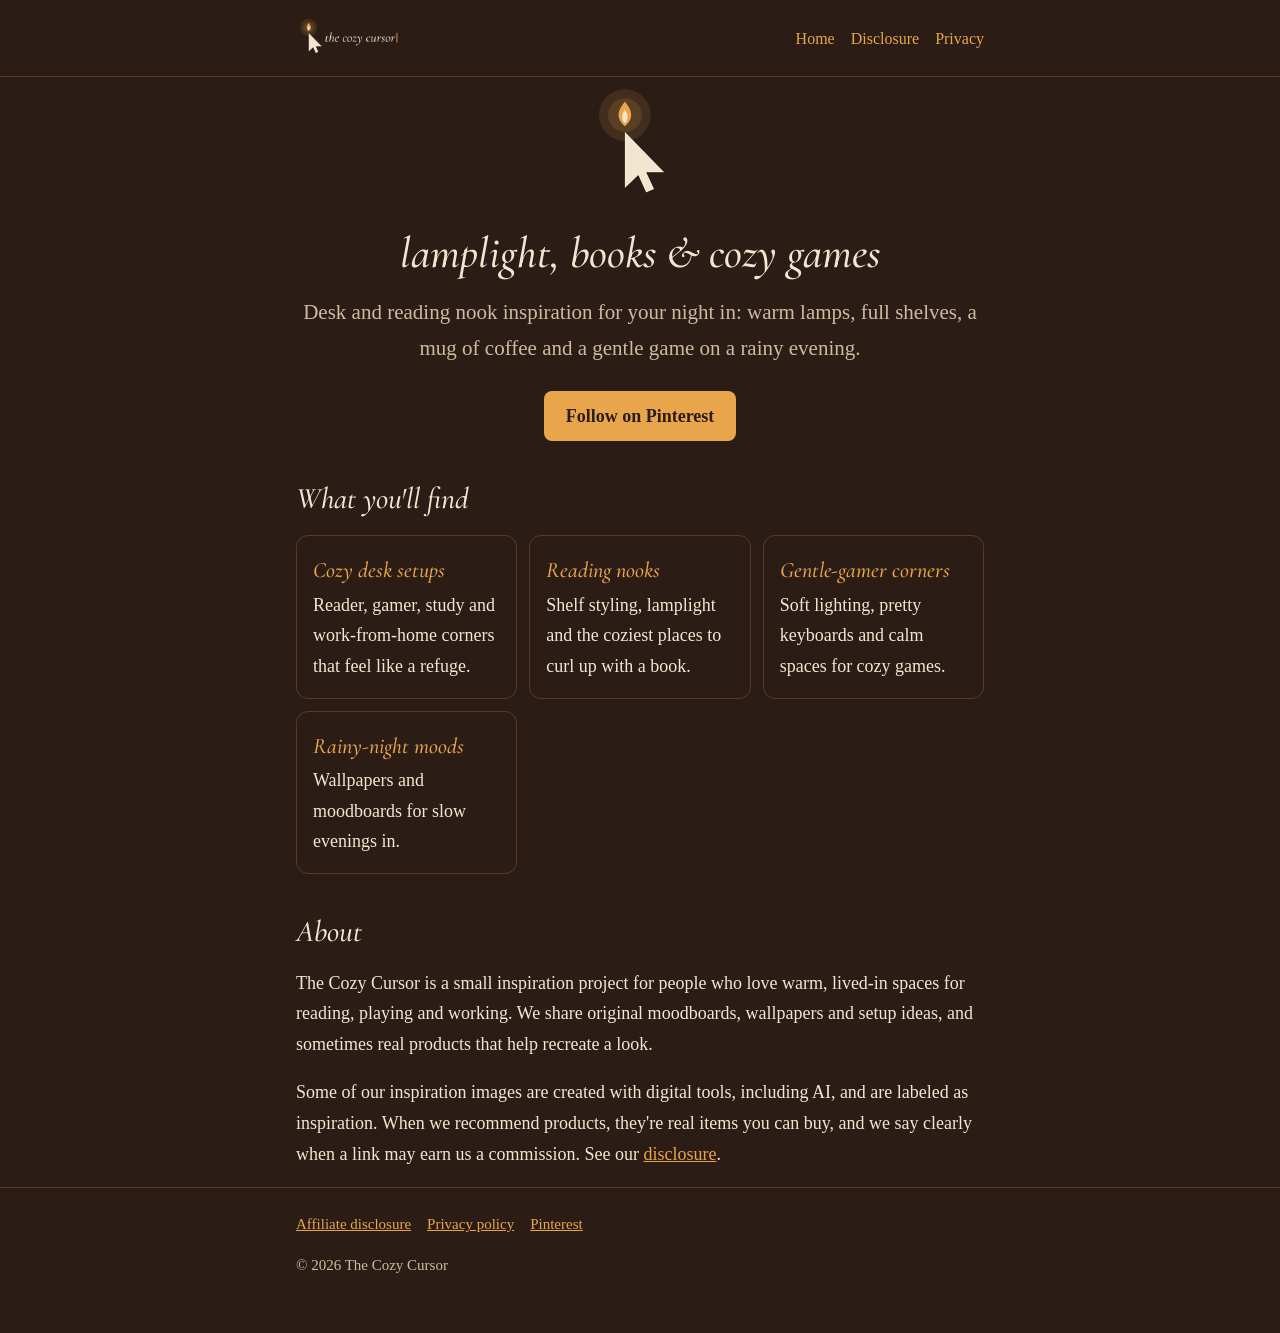
==== index.html @ a71646ab "Add site: home, privacy policy and affiliate disclosure Co-Authored-By: Claude Opus 5.5 <noreply@ant" ====
<!doctype html>
<html lang="en">
<head>
  <meta charset="utf-8">
  <meta name="viewport" content="width=device-width, initial-scale=1">
  <title>The Cozy Cursor</title>
  <meta name="description" content="Lamplight, books and cozy games: desk and reading nook inspiration for your night in.">
  <link rel="icon" href="assets/img/favicon-64.png" type="image/png">
  <link rel="apple-touch-icon" href="assets/img/icon-180.png">
  <meta property="og:title" content="The Cozy Cursor">
  <meta property="og:description" content="Lamplight, books and cozy games: desk and reading nook inspiration for your night in.">
  <meta property="og:image" content="https://rjyates.github.io/thecozycursor/assets/img/og-cover.png">
  <link rel="stylesheet" href="assets/style.css">
</head>
<body>
  <header class="site">
    <div class="wrap">
      <a class="brand" href="./"><img src="assets/img/lockup.png" alt="The Cozy Cursor"></a>
      <nav><a href="./">Home</a><a href="disclosure.html">Disclosure</a><a href="privacy.html">Privacy</a></nav>
    </div>
  </header>

  <main class="wrap">
    <section class="hero">
      <img src="assets/img/icon-280.png" alt="">
      <h1>lamplight, books &amp; cozy games</h1>
      <p class="lede">Desk and reading nook inspiration for your night in: warm lamps, full shelves, a mug of coffee and a gentle game on a rainy evening.</p>
      <a class="button" href="https://www.pinterest.com/thecozycursor/">Follow on Pinterest</a>
    </section>

    <h2>What you'll find</h2>
    <ul class="pillars">
      <li><strong>Cozy desk setups</strong>Reader, gamer, study and work-from-home corners that feel like a refuge.</li>
      <li><strong>Reading nooks</strong>Shelf styling, lamplight and the coziest places to curl up with a book.</li>
      <li><strong>Gentle-gamer corners</strong>Soft lighting, pretty keyboards and calm spaces for cozy games.</li>
      <li><strong>Rainy-night moods</strong>Wallpapers and moodboards for slow evenings in.</li>
    </ul>

    <h2>About</h2>
    <p>The Cozy Cursor is a small inspiration project for people who love warm, lived-in spaces for reading, playing and working. We share original moodboards, wallpapers and setup ideas, and sometimes real products that help recreate a look.</p>
    <p>Some of our inspiration images are created with digital tools, including AI, and are labeled as inspiration. When we recommend products, they're real items you can buy, and we say clearly when a link may earn us a commission. See our <a href="disclosure.html">disclosure</a>.</p>
  </main>

  <footer class="site">
    <div class="wrap">
      <a href="disclosure.html">Affiliate disclosure</a><a href="privacy.html">Privacy policy</a><a href="https://www.pinterest.com/thecozycursor/">Pinterest</a>
      <p>&copy; 2026 The Cozy Cursor</p>
    </div>
  </footer>
</body>
</html>
---- assets/style.css ----
/* The Cozy Cursor — brand palette from the style guide */
@font-face {
  font-family: "Cormorant Garamond";
  src: url("fonts/CormorantGaramond-Italic.ttf") format("truetype");
  font-style: italic;
  font-weight: 300 700;
  font-display: swap;
}

:root {
  --espresso: #2B1D16;
  --walnut: #5A3A26;
  --amber: #E8A54B;
  --cream: #F3E6D0;
  --cherry: #6E1F2A;
  --muted: #CDBBA0;
  --serif: "Cormorant Garamond", Georgia, "Times New Roman", serif;
  --body: Georgia, "Iowan Old Style", "Palatino Linotype", serif;
}

* { box-sizing: border-box; }

body {
  margin: 0;
  background: var(--espresso);
  color: var(--cream);
  font: 18px/1.7 var(--body);
}

a { color: var(--amber); }
a:hover { color: var(--cream); }

.wrap { max-width: 720px; margin: 0 auto; padding: 0 16px; }

header.site {
  border-bottom: 1px solid var(--walnut);
  padding: 16px 0;
}
header.site .wrap { display: flex; align-items: center; justify-content: space-between; gap: 16px; flex-wrap: wrap; }
header.site a.brand { display: block; line-height: 0; }
header.site img { height: 44px; width: auto; }
header.site nav a { margin-left: 16px; text-decoration: none; font-size: 16px; }
header.site nav a:first-child { margin-left: 0; }

main { padding: 48px 0 64px; }

h1, h2 {
  font-family: var(--serif);
  font-style: italic;
  font-weight: 500;
  line-height: 1.2;
}
h1 { font-size: 44px; margin: 0 0 16px; }
h2 { font-size: 30px; margin: 40px 0 8px; }

.hero { text-align: center; }
.hero img { width: 140px; height: 140px; border-radius: 50%; }
.hero p.lede { font-size: 21px; color: var(--muted); max-width: 34em; margin: 0 auto 24px; }

.button {
  display: inline-block;
  background: var(--amber);
  color: var(--espresso);
  padding: 10px 22px;
  border-radius: 8px;
  text-decoration: none;
  font-weight: bold;
}
.button:hover { background: var(--cream); color: var(--espresso); }

.pillars { list-style: none; padding: 0; display: grid; grid-template-columns: repeat(auto-fit, minmax(200px, 1fr)); gap: 12px; }
.pillars li { border: 1px solid var(--walnut); border-radius: 12px; padding: 16px; }
.pillars strong { display: block; font-family: var(--serif); font-style: italic; font-weight: 500; font-size: 22px; color: var(--amber); }

.meta { color: var(--muted); font-size: 16px; }

footer.site {
  border-top: 1px solid var(--walnut);
  padding: 24px 0 40px;
  font-size: 15px;
  color: var(--muted);
}
footer.site a { margin-right: 16px; }

@media (max-width: 480px) {
  h1 { font-size: 34px; }
  header.site nav a { margin-left: 12px; }
}
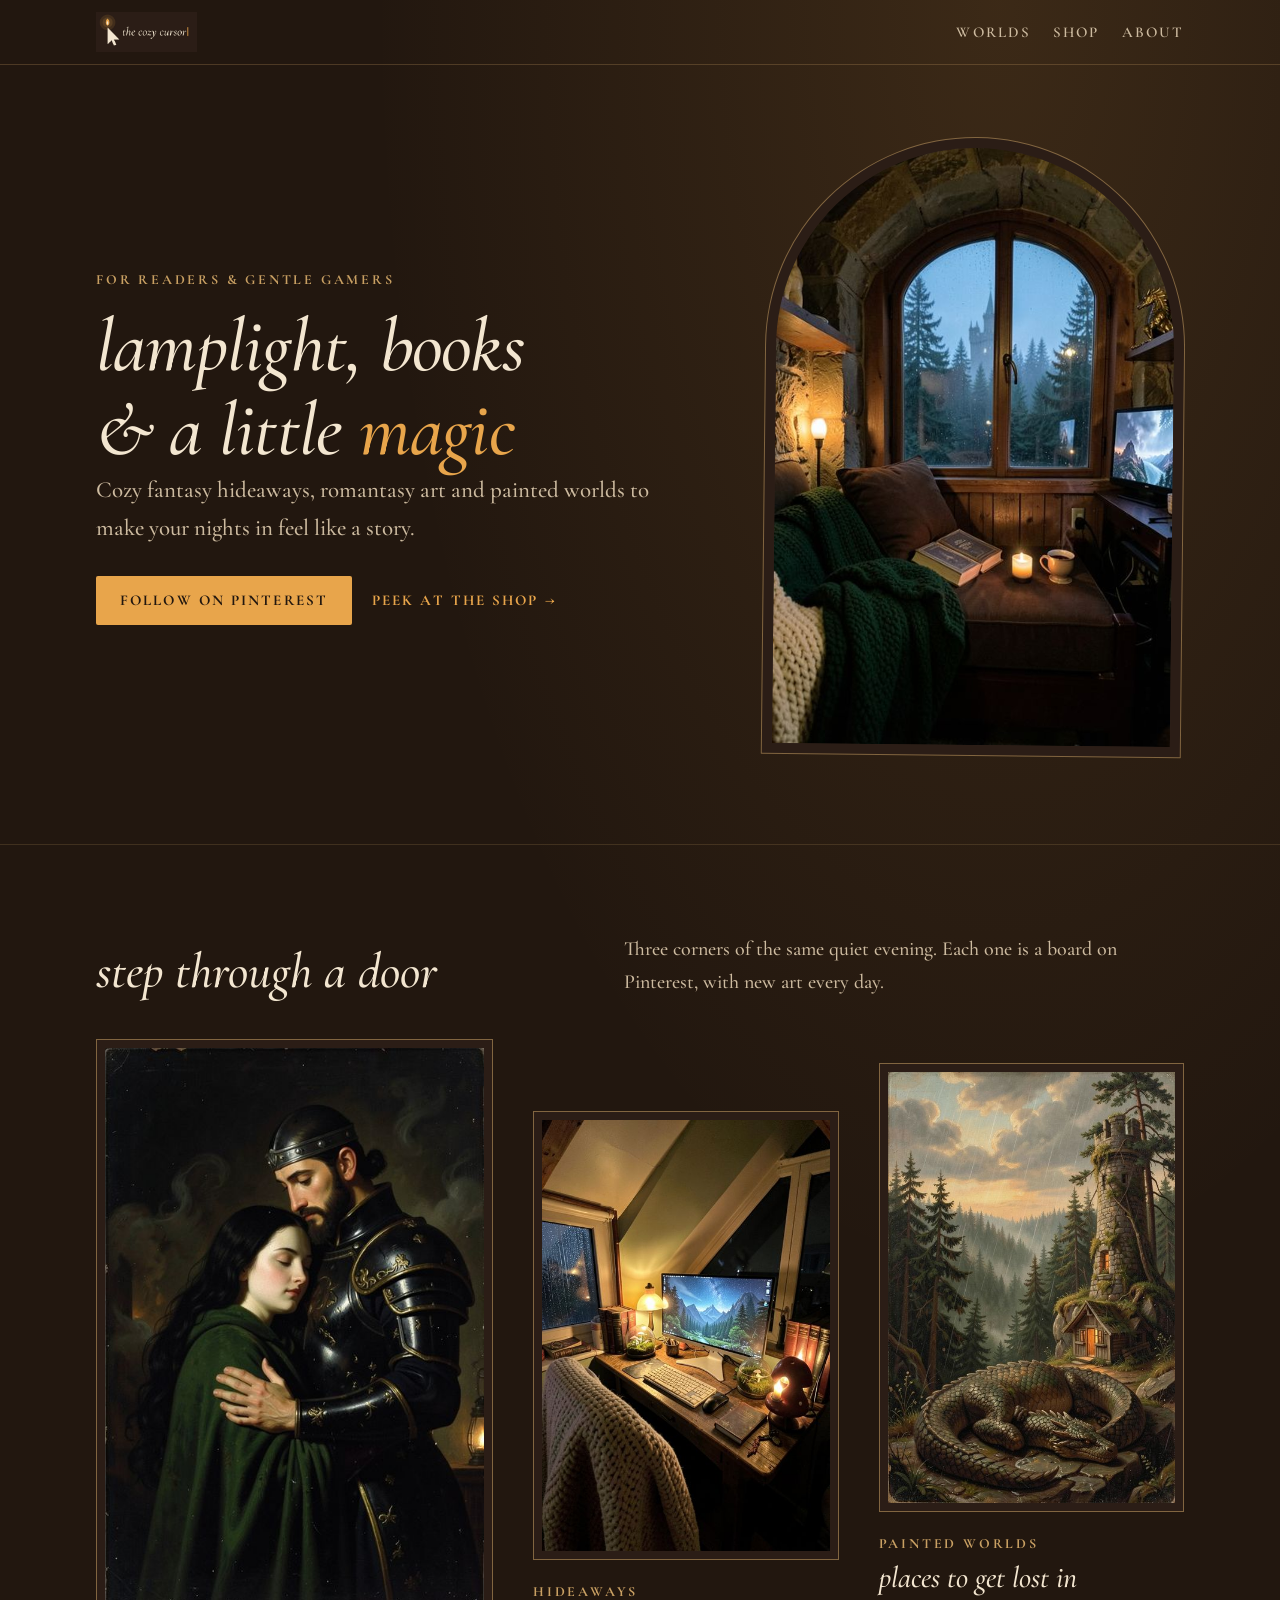
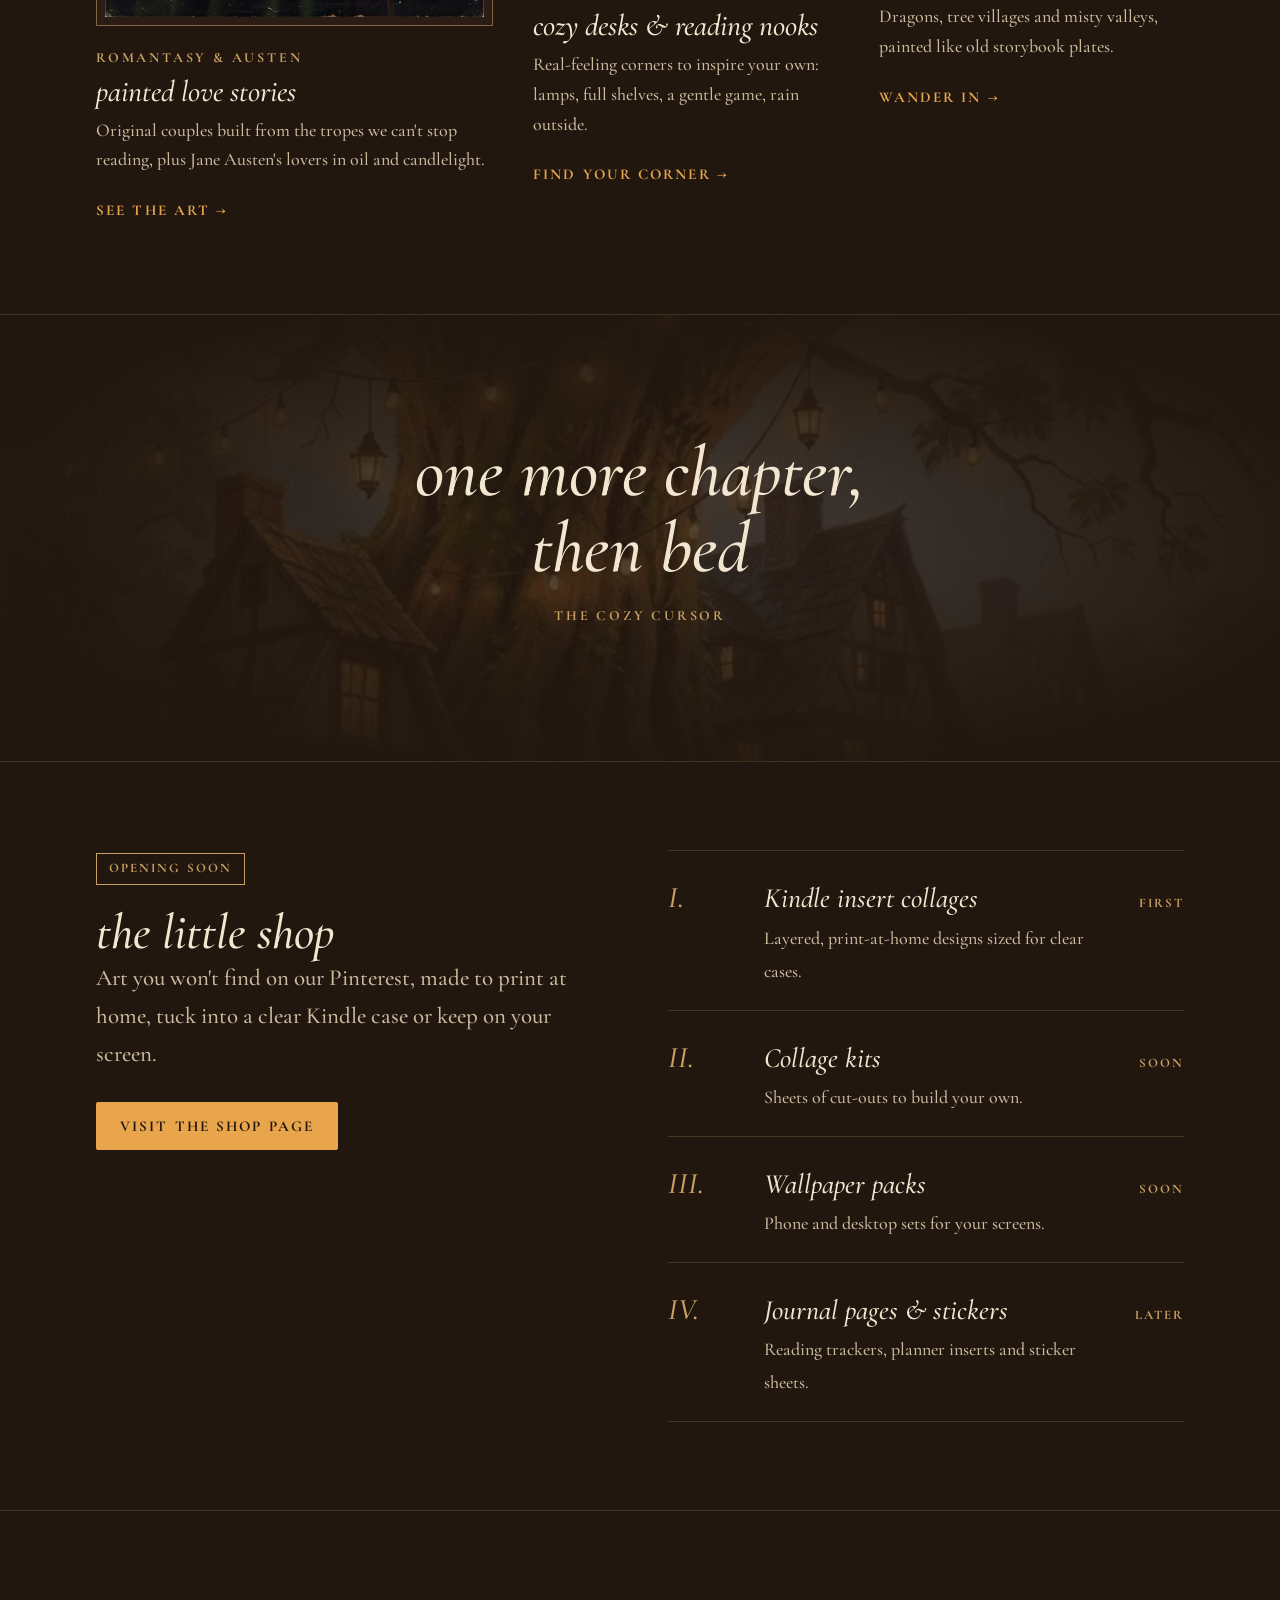
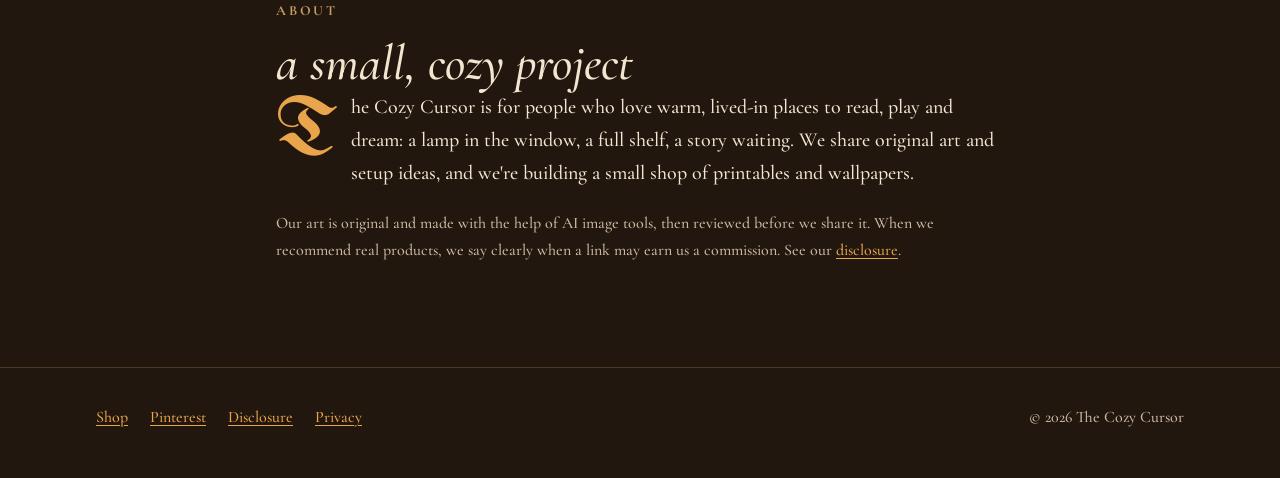
==== commit fc9bebda: "Redesign the site as the brand hub and add a Shop page Lamplit-library look with self-hosted fonts, " ====
--- a/index.html
+++ b/index.html
@@ -4,11 +4,11 @@
   <meta charset="utf-8">
   <meta name="viewport" content="width=device-width, initial-scale=1">
   <title>The Cozy Cursor</title>
-  <meta name="description" content="Lamplight, books and cozy games: desk and reading nook inspiration for your night in.">
+  <meta name="description" content="Cozy fantasy for readers and gentle gamers: lamplit hideaways, romantasy art, painted worlds, and a small shop of Kindle inserts, collage kits and wallpapers.">
   <link rel="icon" href="assets/img/favicon-64.png" type="image/png">
   <link rel="apple-touch-icon" href="assets/img/icon-180.png">
   <meta property="og:title" content="The Cozy Cursor">
-  <meta property="og:description" content="Lamplight, books and cozy games: desk and reading nook inspiration for your night in.">
+  <meta property="og:description" content="Lamplit hideaways, romantasy art and painted worlds for readers and gentle gamers.">
   <meta property="og:image" content="https://rjyates.github.io/thecozycursor/assets/img/og-cover.png">
   <link rel="stylesheet" href="assets/style.css">
 </head>
@@ -16,34 +16,101 @@
   <header class="site">
     <div class="wrap">
       <a class="brand" href="./"><img src="assets/img/lockup.png" alt="The Cozy Cursor"></a>
-      <nav><a href="./">Home</a><a href="disclosure.html">Disclosure</a><a href="privacy.html">Privacy</a></nav>
+      <nav aria-label="Main"><a href="#worlds">Worlds</a><a href="shop.html">Shop</a><a href="#about">About</a></nav>
     </div>
   </header>
 
-  <main class="wrap">
-    <section class="hero">
-      <img src="assets/img/icon-280.png" alt="">
-      <h1>lamplight, books &amp; cozy games</h1>
-      <p class="lede">Desk and reading nook inspiration for your night in: warm lamps, full shelves, a mug of coffee and a gentle game on a rainy evening.</p>
-      <a class="button" href="https://www.pinterest.com/thecozycursor/">Follow on Pinterest</a>
+  <main>
+    <section class="wrap hero">
+      <div>
+        <span class="kicker">For readers &amp; gentle gamers</span>
+        <h1>lamplight, books <br>&amp; a little <em>magic</em></h1>
+        <p class="lede">Cozy fantasy hideaways, romantasy art and painted worlds to make your nights in feel like a story.</p>
+        <div class="actions">
+          <a class="button" href="https://www.pinterest.com/thecozycursor/">Follow on Pinterest</a>
+          <a class="link-arrow" href="shop.html">Peek at the shop</a>
+        </div>
+      </div>
+      <figure class="frame arch">
+        <img src="assets/img/art/window-seat-768.jpg" srcset="assets/img/art/window-seat-480.jpg 480w, assets/img/art/window-seat-768.jpg 768w" sizes="(max-width: 860px) 340px, 420px" width="768" height="1152" alt="A window seat with a green knit blanket, a candle and an open book, looking out at a misty forest at dusk">
+      </figure>
     </section>
 
-    <h2>What you'll find</h2>
-    <ul class="pillars">
-      <li><strong>Cozy desk setups</strong>Reader, gamer, study and work-from-home corners that feel like a refuge.</li>
-      <li><strong>Reading nooks</strong>Shelf styling, lamplight and the coziest places to curl up with a book.</li>
-      <li><strong>Gentle-gamer corners</strong>Soft lighting, pretty keyboards and calm spaces for cozy games.</li>
-      <li><strong>Rainy-night moods</strong>Wallpapers and moodboards for slow evenings in.</li>
-    </ul>
+    <section class="block" id="worlds">
+      <div class="wrap">
+        <div class="block-head">
+          <h2>step through a door</h2>
+          <p>Three corners of the same quiet evening. Each one is a board on Pinterest, with new art every day.</p>
+        </div>
+        <div class="doors">
+          <article class="door">
+            <figure class="frame"><img src="assets/img/art/fog-witch-king-768.jpg" srcset="assets/img/art/fog-witch-king-480.jpg 480w, assets/img/art/fog-witch-king-768.jpg 768w" sizes="(max-width: 860px) 40vw, 420px" width="768" height="1152" loading="lazy" alt="Oil painting of a dark-haired woman in a green cloak held by a knight in black armor, lit by a single candle"></figure>
+            <div>
+              <span class="kicker">Romantasy &amp; Austen</span>
+              <h3>painted love stories</h3>
+              <p>Original couples built from the tropes we can't stop reading, plus Jane Austen's lovers in oil and candlelight.</p>
+              <a class="link-arrow" href="https://www.pinterest.com/thecozycursor/">See the art</a>
+            </div>
+          </article>
+          <article class="door">
+            <figure class="frame"><img src="assets/img/art/attic-desk-480.jpg" width="480" height="720" loading="lazy" alt="An attic desk at night with a glowing monitor showing mountains, a lamp, a knit throw and rain on the skylight"></figure>
+            <div>
+              <span class="kicker">Hideaways</span>
+              <h3>cozy desks &amp; reading nooks</h3>
+              <p>Real-feeling corners to inspire your own: lamps, full shelves, a gentle game, rain outside.</p>
+              <a class="link-arrow" href="https://www.pinterest.com/thecozycursor/">Find your corner</a>
+            </div>
+          </article>
+          <article class="door">
+            <figure class="frame"><img src="assets/img/art/dragon-valley-480.jpg" width="480" height="720" loading="lazy" alt="Oil painting of a sleeping dragon curled below a stone tower and a lit cottage in a pine valley at sunset"></figure>
+            <div>
+              <span class="kicker">Painted worlds</span>
+              <h3>places to get lost in</h3>
+              <p>Dragons, tree villages and misty valleys, painted like old storybook plates.</p>
+              <a class="link-arrow" href="https://www.pinterest.com/thecozycursor/">Wander in</a>
+            </div>
+          </article>
+        </div>
+      </div>
+    </section>
 
-    <h2>About</h2>
-    <p>The Cozy Cursor is a small inspiration project for people who love warm, lived-in spaces for reading, playing and working. We share original moodboards, wallpapers and setup ideas, and sometimes real products that help recreate a look.</p>
-    <p>Some of our inspiration images are created with digital tools, including AI, and are labeled as inspiration. When we recommend products, they're real items you can buy, and we say clearly when a link may earn us a commission. See our <a href="disclosure.html">disclosure</a>.</p>
+    <section class="quote" aria-label="A line from The Cozy Cursor">
+      <div class="wrap">
+        <blockquote>one more chapter, <br>then bed</blockquote>
+        <cite class="kicker">The Cozy Cursor</cite>
+      </div>
+    </section>
+
+    <section class="block" id="shop">
+      <div class="wrap split">
+        <div>
+          <span class="status">Opening soon</span>
+          <h2>the little shop</h2>
+          <p class="lede">Art you won't find on our Pinterest, made to print at home, tuck into a clear Kindle case or keep on your screen.</p>
+          <div class="actions"><a class="button" href="shop.html">Visit the shop page</a></div>
+        </div>
+        <ol class="shop-index">
+          <li><div><strong>Kindle insert collages</strong><span>Layered, print-at-home designs sized for clear cases.</span></div><em>First</em></li>
+          <li><div><strong>Collage kits</strong><span>Sheets of cut-outs to build your own.</span></div><em>Soon</em></li>
+          <li><div><strong>Wallpaper packs</strong><span>Phone and desktop sets for your screens.</span></div><em>Soon</em></li>
+          <li><div><strong>Journal pages &amp; stickers</strong><span>Reading trackers, planner inserts and sticker sheets.</span></div><em>Later</em></li>
+        </ol>
+      </div>
+    </section>
+
+    <section class="block" id="about">
+      <div class="wrap narrow about">
+        <span class="kicker">About</span>
+        <h2>a small, cozy project</h2>
+        <p>The Cozy Cursor is for people who love warm, lived-in places to read, play and dream: a lamp in the window, a full shelf, a story waiting. We share original art and setup ideas, and we're building a small shop of printables and wallpapers.</p>
+        <p class="small">Our art is original and made with the help of AI image tools, then reviewed before we share it. When we recommend real products, we say clearly when a link may earn us a commission. See our <a href="disclosure.html">disclosure</a>.</p>
+      </div>
+    </section>
   </main>
 
   <footer class="site">
     <div class="wrap">
-      <a href="disclosure.html">Affiliate disclosure</a><a href="privacy.html">Privacy policy</a><a href="https://www.pinterest.com/thecozycursor/">Pinterest</a>
+      <nav aria-label="Footer"><a href="shop.html">Shop</a><a href="https://www.pinterest.com/thecozycursor/">Pinterest</a><a href="disclosure.html">Disclosure</a><a href="privacy.html">Privacy</a></nav>
       <p>&copy; 2026 The Cozy Cursor</p>
     </div>
   </footer>
--- a/assets/style.css
+++ b/assets/style.css
@@ -1,4 +1,12 @@
-/* The Cozy Cursor — brand palette from the style guide */
+/* The Cozy Cursor — a lamplit library at night.
+   Palette from the brand style guide; fonts are self-hosted (no third-party requests). */
+@font-face {
+  font-family: "Cormorant Garamond";
+  src: url("fonts/CormorantGaramond.ttf") format("truetype");
+  font-style: normal;
+  font-weight: 300 700;
+  font-display: swap;
+}
 @font-face {
   font-family: "Cormorant Garamond";
   src: url("fonts/CormorantGaramond-Italic.ttf") format("truetype");
@@ -6,83 +14,164 @@
   font-weight: 300 700;
   font-display: swap;
 }
+@font-face {
+  font-family: "Unifraktur";
+  src: url("fonts/UnifrakturMaguntia-Book.ttf") format("truetype");
+  font-display: swap;
+}
 
 :root {
-  --espresso: #2B1D16;
+  --espresso: #22170F;
+  --espresso-2: #2B1D16;
   --walnut: #5A3A26;
   --amber: #E8A54B;
+  --gilt: #C9A063;
   --cream: #F3E6D0;
+  --muted: #CDBBA0;
   --cherry: #6E1F2A;
-  --muted: #CDBBA0;
   --serif: "Cormorant Garamond", Georgia, "Times New Roman", serif;
-  --body: Georgia, "Iowan Old Style", "Palatino Linotype", serif;
+  --black: "Unifraktur", "Cormorant Garamond", serif;
+  --measure: 34em;
 }
 
 * { box-sizing: border-box; }
+html { scroll-behavior: smooth; }
 
 body {
   margin: 0;
-  background: var(--espresso);
+  background:
+    radial-gradient(ellipse 70% 50% at 78% 0%, rgba(232, 165, 75, 0.13), transparent 70%),
+    var(--espresso);
   color: var(--cream);
-  font: 18px/1.7 var(--body);
+  font: 500 20px/1.65 var(--serif);
+  -webkit-font-smoothing: antialiased;
 }
 
-a { color: var(--amber); }
+a { color: var(--amber); text-underline-offset: 3px; text-decoration-thickness: 1px; }
 a:hover { color: var(--cream); }
+img { display: block; max-width: 100%; height: auto; }
 
-.wrap { max-width: 720px; margin: 0 auto; padding: 0 16px; }
+.wrap { max-width: 1120px; margin: 0 auto; padding: 0 16px; }
+.wrap.narrow { max-width: 760px; }
 
-header.site {
-  border-bottom: 1px solid var(--walnut);
-  padding: 16px 0;
-}
-header.site .wrap { display: flex; align-items: center; justify-content: space-between; gap: 16px; flex-wrap: wrap; }
+/* Header */
+header.site { border-bottom: 1px solid rgba(201, 160, 99, 0.25); }
+header.site .wrap { display: flex; align-items: center; justify-content: space-between; gap: 12px 24px; min-height: 64px; flex-wrap: wrap; padding-block: 8px; }
 header.site a.brand { display: block; line-height: 0; }
-header.site img { height: 44px; width: auto; }
-header.site nav a { margin-left: 16px; text-decoration: none; font-size: 16px; }
-header.site nav a:first-child { margin-left: 0; }
+header.site a.brand img { height: 40px; width: auto; }
+header.site nav { display: flex; gap: 22px; }
+header.site nav a { color: var(--muted); text-decoration: none; font-size: 15px; font-weight: 600; letter-spacing: 0.14em; text-transform: uppercase; }
+header.site nav a:hover, header.site nav a[aria-current] { color: var(--amber); }
 
-main { padding: 48px 0 64px; }
+/* Type */
+h1, h2, h3 { font-style: italic; font-weight: 500; line-height: 1.1; margin: 0; }
+h1 { font-size: clamp(44px, 6.4vw, 76px); letter-spacing: -0.01em; }
+h2 { font-size: clamp(34px, 4.4vw, 50px); }
+h3 { font-size: 30px; }
+p { margin: 0 0 1em; }
+.kicker { display: block; font-size: 14px; font-weight: 700; letter-spacing: 0.2em; text-transform: uppercase; color: var(--gilt); margin-bottom: 14px; }
+.lede { font-size: 23px; color: var(--muted); max-width: var(--measure); }
+.small { font-size: 16px; color: var(--muted); }
 
-h1, h2 {
-  font-family: var(--serif);
-  font-style: italic;
-  font-weight: 500;
-  line-height: 1.2;
-}
-h1 { font-size: 44px; margin: 0 0 16px; }
-h2 { font-size: 30px; margin: 40px 0 8px; }
-
-.hero { text-align: center; }
-.hero img { width: 140px; height: 140px; border-radius: 50%; }
-.hero p.lede { font-size: 21px; color: var(--muted); max-width: 34em; margin: 0 auto 24px; }
-
+/* Buttons */
+.actions { display: flex; flex-wrap: wrap; gap: 12px 20px; align-items: center; margin-top: 28px; }
 .button {
   display: inline-block;
   background: var(--amber);
   color: var(--espresso);
-  padding: 10px 22px;
-  border-radius: 8px;
+  padding: 12px 24px;
+  border-radius: 2px;
+  font-size: 15px;
+  font-weight: 700;
+  letter-spacing: 0.14em;
+  text-transform: uppercase;
   text-decoration: none;
-  font-weight: bold;
 }
 .button:hover { background: var(--cream); color: var(--espresso); }
+.link-arrow { font-size: 15px; font-weight: 700; letter-spacing: 0.14em; text-transform: uppercase; text-decoration: none; }
+.link-arrow::after { content: " \2192"; }
 
-.pillars { list-style: none; padding: 0; display: grid; grid-template-columns: repeat(auto-fit, minmax(200px, 1fr)); gap: 12px; }
-.pillars li { border: 1px solid var(--walnut); border-radius: 12px; padding: 16px; }
-.pillars strong { display: block; font-family: var(--serif); font-style: italic; font-weight: 500; font-size: 22px; color: var(--amber); }
+/* Framed art: a thin gilt frame with an inner mat line */
+.frame { position: relative; margin: 0; background: var(--espresso-2); padding: 8px; border: 1px solid rgba(201, 160, 99, 0.55); }
+.frame img { width: 100%; }
+.frame.arch, .frame.arch img { border-radius: 999px 999px 2px 2px; }
+.frame.arch { padding: 10px; }
+figcaption { font-size: 15px; font-style: italic; color: var(--muted); margin-top: 10px; }
 
+/* Hero */
+.hero { display: grid; grid-template-columns: 1.15fr 0.85fr; gap: 56px; align-items: center; padding: 72px 16px 88px; }
+.hero h1 em { color: var(--amber); }
+.hero .frame { max-width: 420px; justify-self: end; transform: rotate(0.6deg); }
+
+/* Section rhythm */
+section.block { padding: 88px 0; border-top: 1px solid rgba(201, 160, 99, 0.18); }
+.block-head { display: flex; justify-content: space-between; align-items: end; gap: 24px; flex-wrap: wrap; margin-bottom: 40px; }
+.block-head p { max-width: 28em; color: var(--muted); margin: 0; }
+
+/* Three doors: a staggered row, the first one wider */
+.doors { display: grid; grid-template-columns: 1.3fr 1fr 1fr; gap: 40px; align-items: start; }
+.door:nth-child(2) { margin-top: 72px; }
+.door:nth-child(3) { margin-top: 24px; }
+.door .frame { margin-bottom: 20px; }
+.door h3 { margin-bottom: 8px; }
+.door p { color: var(--muted); font-size: 18px; }
+.door .kicker { margin-bottom: 6px; }
+
+/* Pull quote band */
+.quote { position: relative; padding: 120px 0; text-align: center; overflow: hidden; border-top: 1px solid rgba(201, 160, 99, 0.18); }
+.quote::before { content: ""; position: absolute; inset: 0; background: url("img/art/tree-village-768.jpg") center 40% / cover; opacity: 0.22; }
+.quote::after { content: ""; position: absolute; inset: 0; background: radial-gradient(ellipse at center, transparent 20%, var(--espresso) 80%); }
+.quote blockquote { position: relative; z-index: 1; margin: 0; font-size: clamp(40px, 6vw, 72px); font-style: italic; line-height: 1.05; }
+.quote cite { position: relative; z-index: 1; display: block; margin-top: 18px; font-style: normal; }
+
+/* Shop list (an index, not cards) */
+.shop-index { list-style: none; padding: 0; margin: 0; counter-reset: item; }
+.shop-index li { display: grid; grid-template-columns: 72px 1fr auto; gap: 8px 24px; align-items: baseline; padding: 22px 0; border-bottom: 1px solid rgba(201, 160, 99, 0.22); counter-increment: item; }
+.shop-index li:first-child { border-top: 1px solid rgba(201, 160, 99, 0.22); }
+.shop-index li::before { content: counter(item, upper-roman) "."; font-style: italic; font-size: 30px; color: var(--gilt); }
+.shop-index strong { display: block; font-size: 28px; font-style: italic; font-weight: 500; }
+.shop-index span { color: var(--muted); font-size: 18px; }
+.shop-index em { font-style: normal; font-size: 13px; font-weight: 700; letter-spacing: 0.16em; text-transform: uppercase; color: var(--gilt); white-space: nowrap; }
+
+.split { display: grid; grid-template-columns: 1fr 1fr; gap: 56px; align-items: start; }
+.status { display: inline-block; border: 1px solid var(--gilt); color: var(--gilt); padding: 4px 12px; font-size: 13px; font-weight: 700; letter-spacing: 0.16em; text-transform: uppercase; margin-bottom: 20px; }
+
+ol.steps { padding-left: 1.2em; margin: 0; }
+ol.steps li { margin-bottom: 10px; padding-left: 6px; }
+ol.steps li::marker { color: var(--gilt); font-style: italic; }
+
+/* About */
+.about p:first-of-type::first-letter { float: left; font-family: var(--black); font-size: 84px; line-height: 0.8; padding: 8px 12px 0 0; color: var(--amber); }
+
+/* Plain text pages (disclosure, privacy) */
+main.page { padding: 64px 16px 88px; }
+main.page h1 { font-size: clamp(40px, 5vw, 56px); margin-bottom: 8px; }
+main.page h2 { font-size: 32px; margin: 44px 0 10px; }
 .meta { color: var(--muted); font-size: 16px; }
 
-footer.site {
-  border-top: 1px solid var(--walnut);
-  padding: 24px 0 40px;
-  font-size: 15px;
-  color: var(--muted);
+/* Footer */
+footer.site { border-top: 1px solid rgba(201, 160, 99, 0.25); padding: 36px 0 48px; font-size: 16px; color: var(--muted); }
+footer.site .wrap { display: flex; flex-wrap: wrap; justify-content: space-between; gap: 16px 32px; }
+footer.site nav { display: flex; flex-wrap: wrap; gap: 8px 22px; }
+footer.site p { margin: 0; }
+
+@media (max-width: 860px) {
+  .hero { grid-template-columns: 1fr; gap: 40px; padding: 48px 16px 64px; }
+  .hero .frame { justify-self: center; max-width: 340px; }
+  .split { grid-template-columns: 1fr; }
+  .doors { grid-template-columns: 1fr; gap: 48px; }
+  .door { display: grid; grid-template-columns: 0.8fr 1.2fr; gap: 24px; align-items: center; }
+  .doors .door:nth-child(n) { margin-top: 0; }
+  .door .frame { margin-bottom: 0; }
+  section.block { padding: 64px 0; }
 }
-footer.site a { margin-right: 16px; }
-
-@media (max-width: 480px) {
-  h1 { font-size: 34px; }
-  header.site nav a { margin-left: 12px; }
+@media (max-width: 520px) {
+  body { font-size: 19px; }
+  header.site nav { gap: 16px; }
+  .door { grid-template-columns: 1fr; }
+  .door .frame { max-width: 360px; }
+  .shop-index li { grid-template-columns: 44px 1fr; }
+  .shop-index em { grid-column: 2; }
+  .quote { padding: 88px 0; }
 }
+@media (prefers-reduced-motion: reduce) { html { scroll-behavior: auto; } }
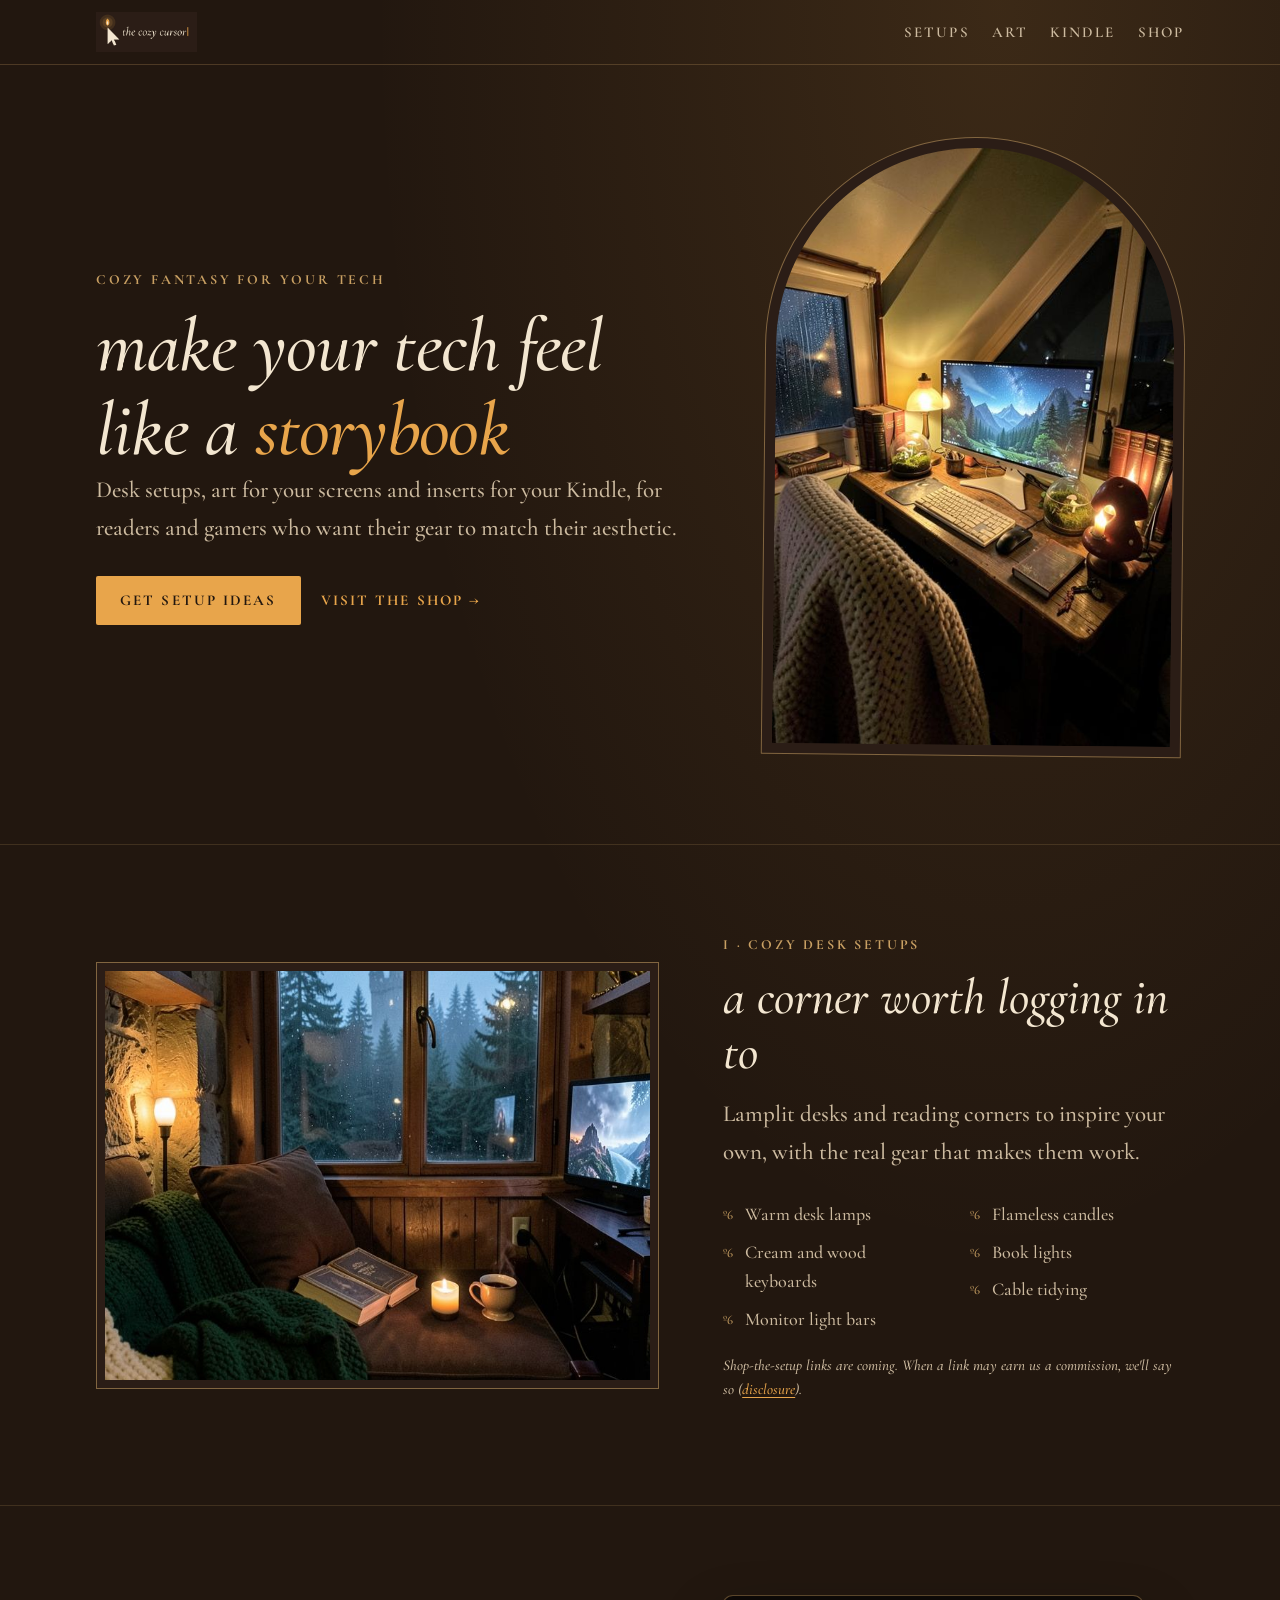
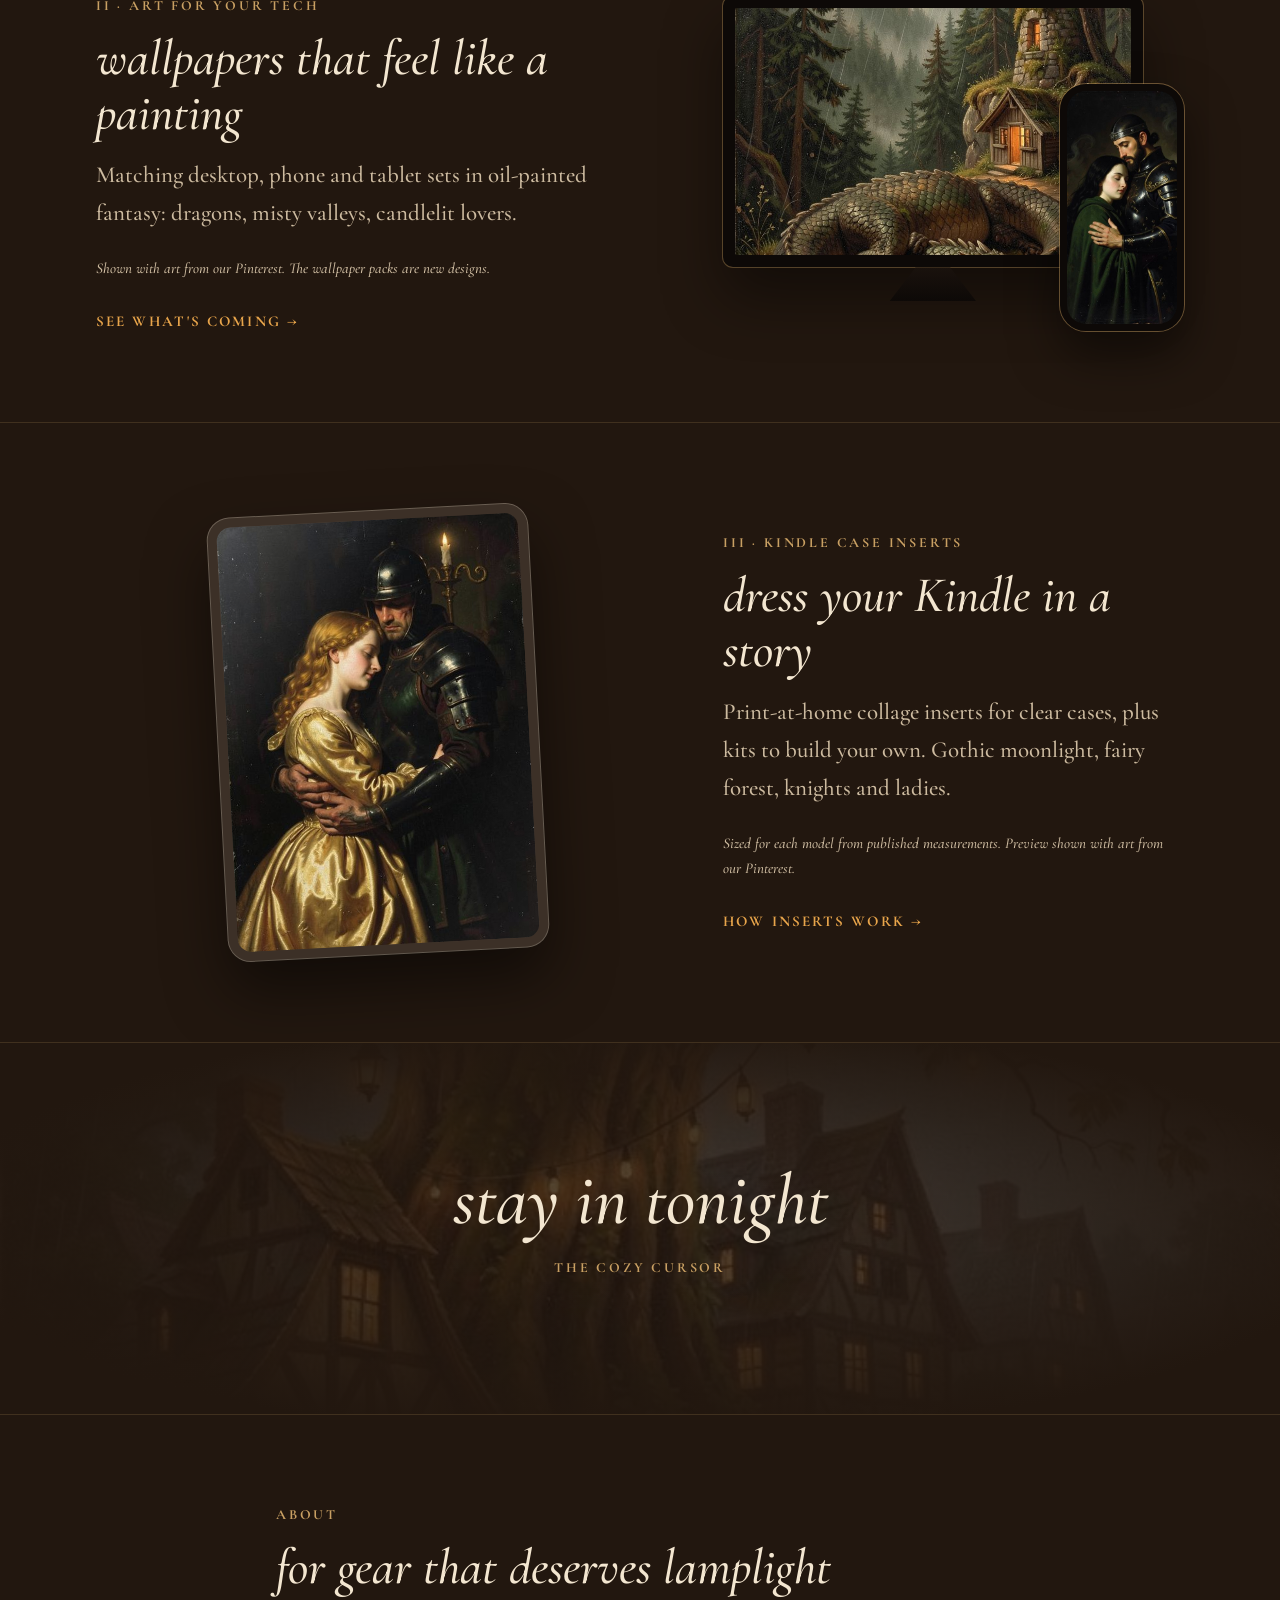
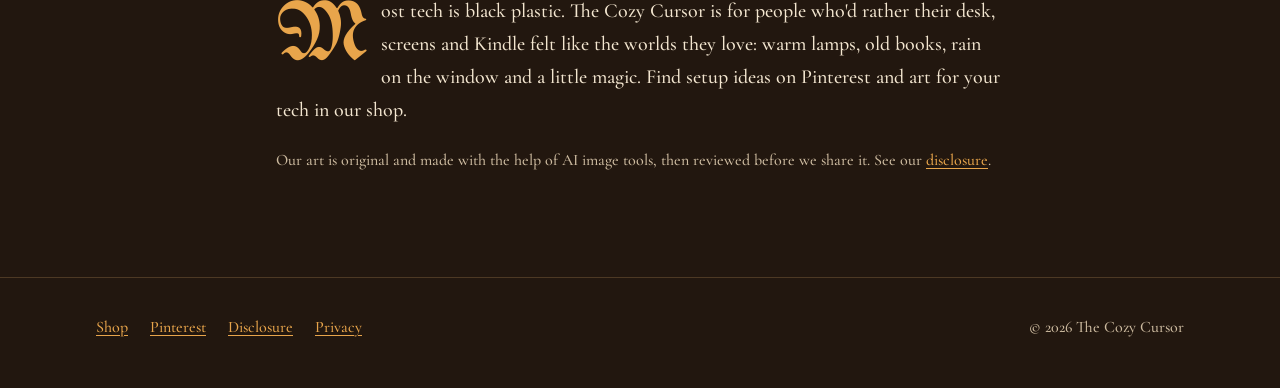
==== commit 4de355a1: "Refocus the site on making your tech match your aesthetic Sections follow the agreed positioning: co" ====
--- a/index.html
+++ b/index.html
@@ -4,11 +4,11 @@
   <meta charset="utf-8">
   <meta name="viewport" content="width=device-width, initial-scale=1">
   <title>The Cozy Cursor</title>
-  <meta name="description" content="Cozy fantasy for readers and gentle gamers: lamplit hideaways, romantasy art, painted worlds, and a small shop of Kindle inserts, collage kits and wallpapers.">
+  <meta name="description" content="Make your tech match your aesthetic: cozy fantasy desk setups, art for your screens and Kindle case inserts.">
   <link rel="icon" href="assets/img/favicon-64.png" type="image/png">
   <link rel="apple-touch-icon" href="assets/img/icon-180.png">
   <meta property="og:title" content="The Cozy Cursor">
-  <meta property="og:description" content="Lamplit hideaways, romantasy art and painted worlds for readers and gentle gamers.">
+  <meta property="og:description" content="Cozy fantasy desk setups, art for your screens and Kindle case inserts.">
   <meta property="og:image" content="https://rjyates.github.io/thecozycursor/assets/img/og-cover.png">
   <link rel="stylesheet" href="assets/style.css">
 </head>
@@ -16,94 +16,88 @@
   <header class="site">
     <div class="wrap">
       <a class="brand" href="./"><img src="assets/img/lockup.png" alt="The Cozy Cursor"></a>
-      <nav aria-label="Main"><a href="#worlds">Worlds</a><a href="shop.html">Shop</a><a href="#about">About</a></nav>
+      <nav aria-label="Main"><a href="#setups">Setups</a><a href="#art">Art</a><a href="#kindle">Kindle</a><a href="shop.html">Shop</a></nav>
     </div>
   </header>
 
   <main>
     <section class="wrap hero">
       <div>
-        <span class="kicker">For readers &amp; gentle gamers</span>
-        <h1>lamplight, books <br>&amp; a little <em>magic</em></h1>
-        <p class="lede">Cozy fantasy hideaways, romantasy art and painted worlds to make your nights in feel like a story.</p>
+        <span class="kicker">Cozy fantasy for your tech</span>
+        <h1>make your tech feel like a <em>storybook</em></h1>
+        <p class="lede">Desk setups, art for your screens and inserts for your Kindle, for readers and gamers who want their gear to match their aesthetic.</p>
         <div class="actions">
-          <a class="button" href="https://www.pinterest.com/thecozycursor/">Follow on Pinterest</a>
-          <a class="link-arrow" href="shop.html">Peek at the shop</a>
+          <a class="button" href="https://www.pinterest.com/thecozycursor/">Get setup ideas</a>
+          <a class="link-arrow" href="shop.html">Visit the shop</a>
         </div>
       </div>
       <figure class="frame arch">
-        <img src="assets/img/art/window-seat-768.jpg" srcset="assets/img/art/window-seat-480.jpg 480w, assets/img/art/window-seat-768.jpg 768w" sizes="(max-width: 860px) 340px, 420px" width="768" height="1152" alt="A window seat with a green knit blanket, a candle and an open book, looking out at a misty forest at dusk">
+        <img src="assets/img/art/attic-desk-768.jpg" srcset="assets/img/art/attic-desk-480.jpg 480w, assets/img/art/attic-desk-768.jpg 768w" sizes="(max-width: 860px) 340px, 420px" width="768" height="1152" alt="An attic desk at night: a monitor showing misty mountains, a warm lamp, a knit throw and rain on the skylight">
       </figure>
     </section>
 
-    <section class="block" id="worlds">
-      <div class="wrap">
-        <div class="block-head">
-          <h2>step through a door</h2>
-          <p>Three corners of the same quiet evening. Each one is a board on Pinterest, with new art every day.</p>
+    <section class="block" id="setups">
+      <div class="wrap feature">
+        <figure class="frame"><img src="assets/img/art/window-seat-768.jpg" width="768" height="1152" loading="lazy" alt="A window-seat corner with a small monitor, a green knit blanket, a candle and an open book, looking out at a misty forest"></figure>
+        <div>
+          <span class="kicker">I · Cozy desk setups</span>
+          <h2>a corner worth logging in to</h2>
+          <p class="lede">Lamplit desks and reading corners to inspire your own, with the real gear that makes them work.</p>
+          <ul class="gear">
+            <li>Warm desk lamps</li>
+            <li>Cream and wood keyboards</li>
+            <li>Monitor light bars</li>
+            <li>Flameless candles</li>
+            <li>Book lights</li>
+            <li>Cable tidying</li>
+          </ul>
+          <p class="note">Shop-the-setup links are coming. When a link may earn us a commission, we'll say so (<a href="disclosure.html">disclosure</a>).</p>
         </div>
-        <div class="doors">
-          <article class="door">
-            <figure class="frame"><img src="assets/img/art/fog-witch-king-768.jpg" srcset="assets/img/art/fog-witch-king-480.jpg 480w, assets/img/art/fog-witch-king-768.jpg 768w" sizes="(max-width: 860px) 40vw, 420px" width="768" height="1152" loading="lazy" alt="Oil painting of a dark-haired woman in a green cloak held by a knight in black armor, lit by a single candle"></figure>
-            <div>
-              <span class="kicker">Romantasy &amp; Austen</span>
-              <h3>painted love stories</h3>
-              <p>Original couples built from the tropes we can't stop reading, plus Jane Austen's lovers in oil and candlelight.</p>
-              <a class="link-arrow" href="https://www.pinterest.com/thecozycursor/">See the art</a>
-            </div>
-          </article>
-          <article class="door">
-            <figure class="frame"><img src="assets/img/art/attic-desk-480.jpg" width="480" height="720" loading="lazy" alt="An attic desk at night with a glowing monitor showing mountains, a lamp, a knit throw and rain on the skylight"></figure>
-            <div>
-              <span class="kicker">Hideaways</span>
-              <h3>cozy desks &amp; reading nooks</h3>
-              <p>Real-feeling corners to inspire your own: lamps, full shelves, a gentle game, rain outside.</p>
-              <a class="link-arrow" href="https://www.pinterest.com/thecozycursor/">Find your corner</a>
-            </div>
-          </article>
-          <article class="door">
-            <figure class="frame"><img src="assets/img/art/dragon-valley-480.jpg" width="480" height="720" loading="lazy" alt="Oil painting of a sleeping dragon curled below a stone tower and a lit cottage in a pine valley at sunset"></figure>
-            <div>
-              <span class="kicker">Painted worlds</span>
-              <h3>places to get lost in</h3>
-              <p>Dragons, tree villages and misty valleys, painted like old storybook plates.</p>
-              <a class="link-arrow" href="https://www.pinterest.com/thecozycursor/">Wander in</a>
-            </div>
-          </article>
+      </div>
+    </section>
+
+    <section class="block" id="art">
+      <div class="wrap feature flip">
+        <div class="devices">
+          <div class="monitor"><img src="assets/img/art/dragon-valley-wide.jpg" width="768" height="480" loading="lazy" alt="A painted fantasy valley with a sleeping dragon, shown as a desktop wallpaper"></div>
+          <div class="phone"><img src="assets/img/art/fog-witch-king-480.jpg" width="480" height="720" loading="lazy" alt="A painted romantasy couple, shown as a phone wallpaper"></div>
+        </div>
+        <div>
+          <span class="kicker">II · Art for your tech</span>
+          <h2>wallpapers that feel like a painting</h2>
+          <p class="lede">Matching desktop, phone and tablet sets in oil-painted fantasy: dragons, misty valleys, candlelit lovers.</p>
+          <p class="note">Shown with art from our Pinterest. The wallpaper packs are new designs.</p>
+          <div class="actions"><a class="link-arrow" href="shop.html">See what's coming</a></div>
+        </div>
+      </div>
+    </section>
+
+    <section class="block" id="kindle">
+      <div class="wrap feature">
+        <div class="kindle"><img src="assets/img/art/gilded-lady-480.jpg" width="480" height="720" loading="lazy" alt="A painted gilded lady and knight, shown as an insert behind a clear Kindle case"></div>
+        <div>
+          <span class="kicker">III · Kindle case inserts</span>
+          <h2>dress your Kindle in a story</h2>
+          <p class="lede">Print-at-home collage inserts for clear cases, plus kits to build your own. Gothic moonlight, fairy forest, knights and ladies.</p>
+          <p class="note">Sized for each model from published measurements. Preview shown with art from our Pinterest.</p>
+          <div class="actions"><a class="link-arrow" href="shop.html#how">How inserts work</a></div>
         </div>
       </div>
     </section>
 
     <section class="quote" aria-label="A line from The Cozy Cursor">
       <div class="wrap">
-        <blockquote>one more chapter, <br>then bed</blockquote>
+        <blockquote>stay in tonight</blockquote>
         <cite class="kicker">The Cozy Cursor</cite>
-      </div>
-    </section>
-
-    <section class="block" id="shop">
-      <div class="wrap split">
-        <div>
-          <span class="status">Opening soon</span>
-          <h2>the little shop</h2>
-          <p class="lede">Art you won't find on our Pinterest, made to print at home, tuck into a clear Kindle case or keep on your screen.</p>
-          <div class="actions"><a class="button" href="shop.html">Visit the shop page</a></div>
-        </div>
-        <ol class="shop-index">
-          <li><div><strong>Kindle insert collages</strong><span>Layered, print-at-home designs sized for clear cases.</span></div><em>First</em></li>
-          <li><div><strong>Collage kits</strong><span>Sheets of cut-outs to build your own.</span></div><em>Soon</em></li>
-          <li><div><strong>Wallpaper packs</strong><span>Phone and desktop sets for your screens.</span></div><em>Soon</em></li>
-          <li><div><strong>Journal pages &amp; stickers</strong><span>Reading trackers, planner inserts and sticker sheets.</span></div><em>Later</em></li>
-        </ol>
       </div>
     </section>
 
     <section class="block" id="about">
       <div class="wrap narrow about">
         <span class="kicker">About</span>
-        <h2>a small, cozy project</h2>
-        <p>The Cozy Cursor is for people who love warm, lived-in places to read, play and dream: a lamp in the window, a full shelf, a story waiting. We share original art and setup ideas, and we're building a small shop of printables and wallpapers.</p>
-        <p class="small">Our art is original and made with the help of AI image tools, then reviewed before we share it. When we recommend real products, we say clearly when a link may earn us a commission. See our <a href="disclosure.html">disclosure</a>.</p>
+        <h2>for gear that deserves lamplight</h2>
+        <p>Most tech is black plastic. The Cozy Cursor is for people who'd rather their desk, screens and Kindle felt like the worlds they love: warm lamps, old books, rain on the window and a little magic. Find setup ideas on Pinterest and art for your tech in our shop.</p>
+        <p class="small">Our art is original and made with the help of AI image tools, then reviewed before we share it. See our <a href="disclosure.html">disclosure</a>.</p>
       </div>
     </section>
   </main>
--- a/assets/style.css
+++ b/assets/style.css
@@ -108,18 +108,33 @@
 .block-head { display: flex; justify-content: space-between; align-items: end; gap: 24px; flex-wrap: wrap; margin-bottom: 40px; }
 .block-head p { max-width: 28em; color: var(--muted); margin: 0; }
 
-/* Three doors: a staggered row, the first one wider */
-.doors { display: grid; grid-template-columns: 1.3fr 1fr 1fr; gap: 40px; align-items: start; }
-.door:nth-child(2) { margin-top: 72px; }
-.door:nth-child(3) { margin-top: 24px; }
-.door .frame { margin-bottom: 20px; }
-.door h3 { margin-bottom: 8px; }
-.door p { color: var(--muted); font-size: 18px; }
-.door .kicker { margin-bottom: 6px; }
+/* Feature rows: art on one side, words on the other */
+.feature { display: grid; grid-template-columns: 1.1fr 0.9fr; gap: 64px; align-items: center; }
+.feature.flip > :first-child { order: 2; }
+.feature h2 { margin-bottom: 16px; }
+.feature .frame img { aspect-ratio: 4 / 3; object-fit: cover; object-position: center 60%; }
+
+ul.gear { list-style: none; padding: 0; margin: 24px 0 0; columns: 2; column-gap: 32px; font-size: 18px; color: var(--muted); }
+ul.gear li { break-inside: avoid; padding: 4px 0 4px 22px; position: relative; }
+ul.gear li::before { content: "º6"; position: absolute; left: 0; color: var(--gilt); font-size: 13px; top: 9px; }
+
+/* Device mock-ups, drawn in CSS so any art can sit inside */
+.devices { position: relative; padding: 0 9% 64px 0; }
+.monitor { background: #0d0907; border: 12px solid #0d0907; border-radius: 10px; box-shadow: 0 0 0 1px rgba(201, 160, 99, 0.35), 0 30px 60px rgba(0, 0, 0, 0.45); }
+.monitor img { width: 100%; aspect-ratio: 16 / 10; object-fit: cover; border-radius: 2px; }
+.monitor::after { content: ""; display: block; width: 22%; height: 34px; margin: 12px auto -46px; background: linear-gradient(#1a120d, #0d0907); clip-path: polygon(30% 0, 70% 0, 100% 100%, 0 100%); }
+.phone { position: absolute; right: 0; bottom: 0; width: 27%; background: #0d0907; border: 7px solid #0d0907; border-radius: 26px; box-shadow: 0 0 0 1px rgba(201, 160, 99, 0.45), 0 24px 48px rgba(0, 0, 0, 0.5); }
+.phone img { width: 100%; aspect-ratio: 9 / 19; object-fit: cover; border-radius: 19px; }
+
+.kindle { position: relative; width: min(320px, 80%); margin: 0 auto; aspect-ratio: 127.6 / 176.7; border-radius: 22px; padding: 9px; background: rgba(243, 230, 208, 0.12); box-shadow: 0 0 0 1px rgba(243, 230, 208, 0.35), 0 30px 60px rgba(0, 0, 0, 0.5); transform: rotate(-3deg); }
+.kindle img { width: 100%; height: 100%; object-fit: cover; border-radius: 14px; }
+.kindle::after { content: ""; position: absolute; inset: 9px; border-radius: 14px; background: linear-gradient(125deg, rgba(255, 255, 255, 0.22) 0%, rgba(255, 255, 255, 0) 32%, rgba(255, 255, 255, 0) 70%, rgba(255, 255, 255, 0.08) 100%); }
+
+.note { font-size: 15px; font-style: italic; color: var(--muted); margin-top: 14px; }
 
 /* Pull quote band */
 .quote { position: relative; padding: 120px 0; text-align: center; overflow: hidden; border-top: 1px solid rgba(201, 160, 99, 0.18); }
-.quote::before { content: ""; position: absolute; inset: 0; background: url("img/art/tree-village-768.jpg") center 40% / cover; opacity: 0.22; }
+.quote::before { content: ""; position: absolute; inset: 0; background: url("img/art/tree-village-wide.jpg") center / cover; opacity: 0.22; }
 .quote::after { content: ""; position: absolute; inset: 0; background: radial-gradient(ellipse at center, transparent 20%, var(--espresso) 80%); }
 .quote blockquote { position: relative; z-index: 1; margin: 0; font-size: clamp(40px, 6vw, 72px); font-style: italic; line-height: 1.05; }
 .quote cite { position: relative; z-index: 1; display: block; margin-top: 18px; font-style: normal; }
@@ -158,18 +173,14 @@
 @media (max-width: 860px) {
   .hero { grid-template-columns: 1fr; gap: 40px; padding: 48px 16px 64px; }
   .hero .frame { justify-self: center; max-width: 340px; }
-  .split { grid-template-columns: 1fr; }
-  .doors { grid-template-columns: 1fr; gap: 48px; }
-  .door { display: grid; grid-template-columns: 0.8fr 1.2fr; gap: 24px; align-items: center; }
-  .doors .door:nth-child(n) { margin-top: 0; }
-  .door .frame { margin-bottom: 0; }
+  .split, .feature { grid-template-columns: 1fr; gap: 40px; }
+  .feature.flip > :first-child { order: 0; }
   section.block { padding: 64px 0; }
 }
 @media (max-width: 520px) {
   body { font-size: 19px; }
   header.site nav { gap: 16px; }
-  .door { grid-template-columns: 1fr; }
-  .door .frame { max-width: 360px; }
+  ul.gear { columns: 1; }
   .shop-index li { grid-template-columns: 44px 1fr; }
   .shop-index em { grid-column: 2; }
   .quote { padding: 88px 0; }
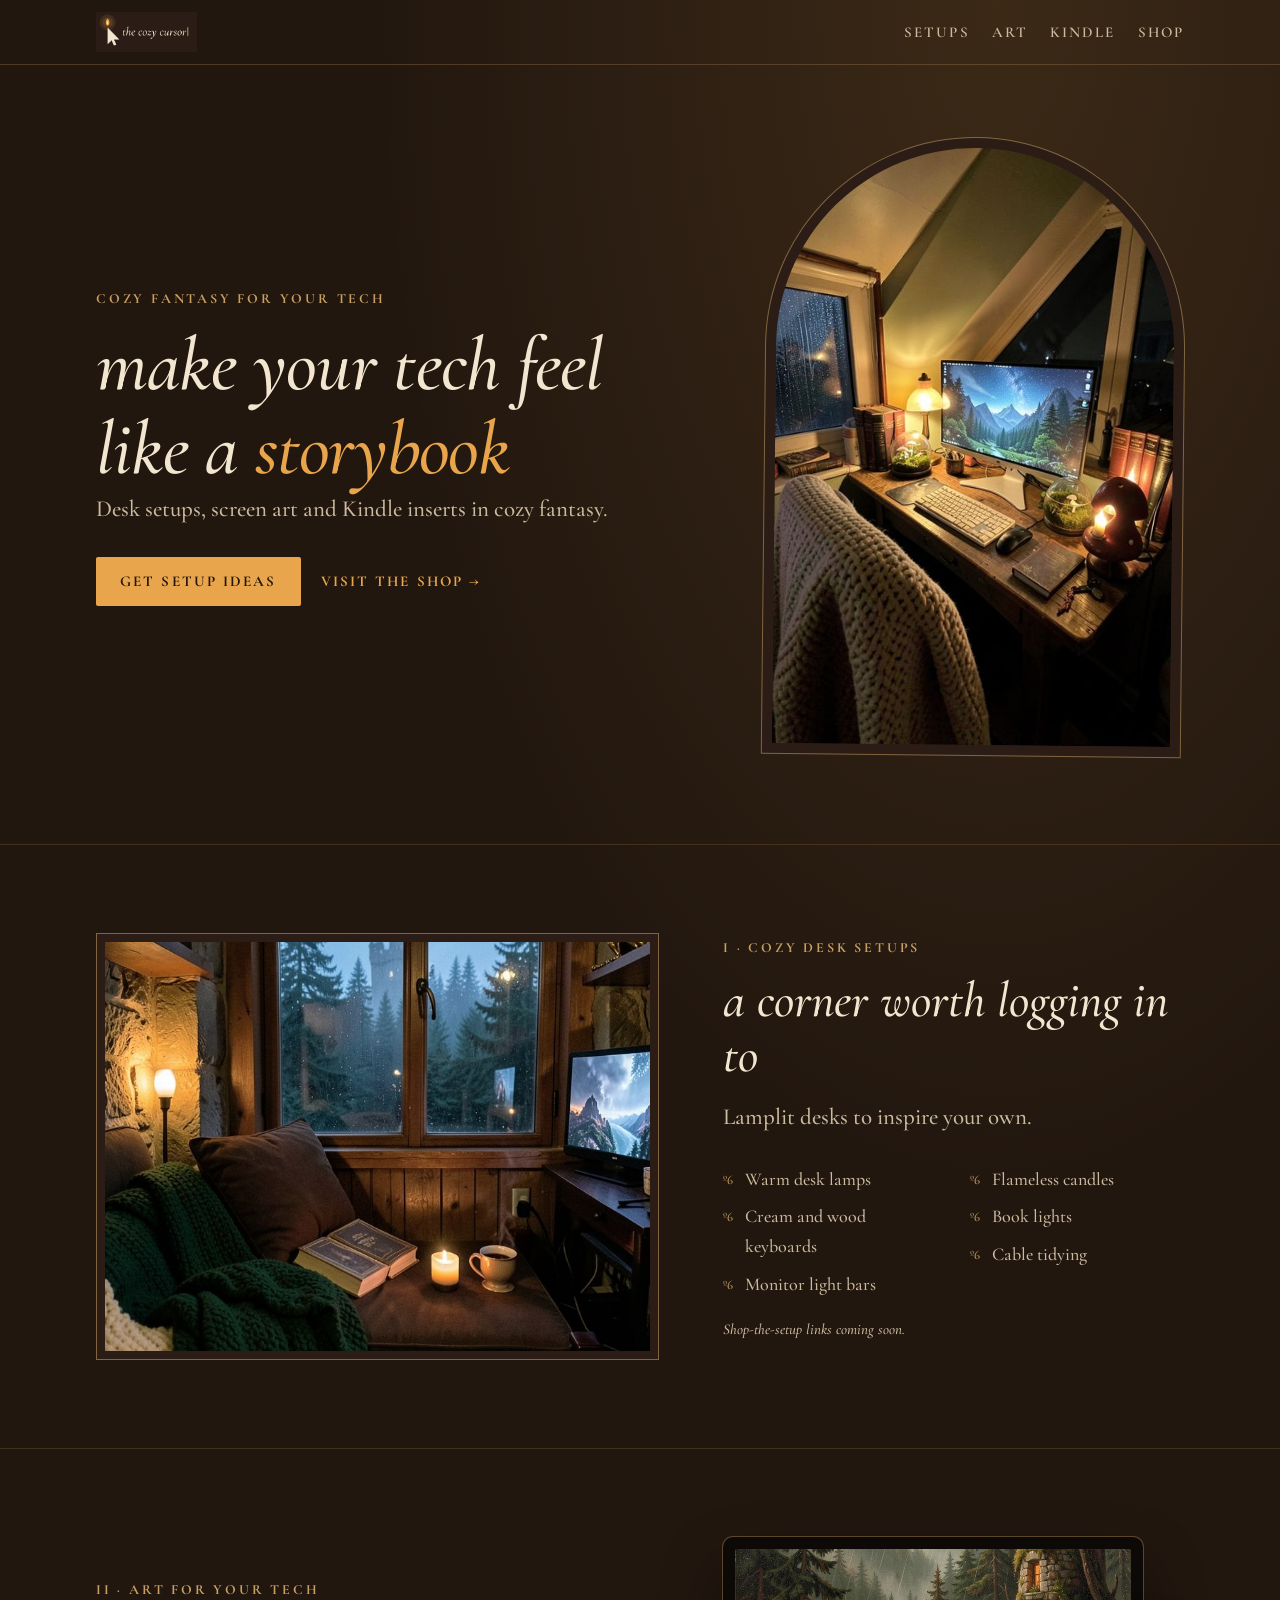
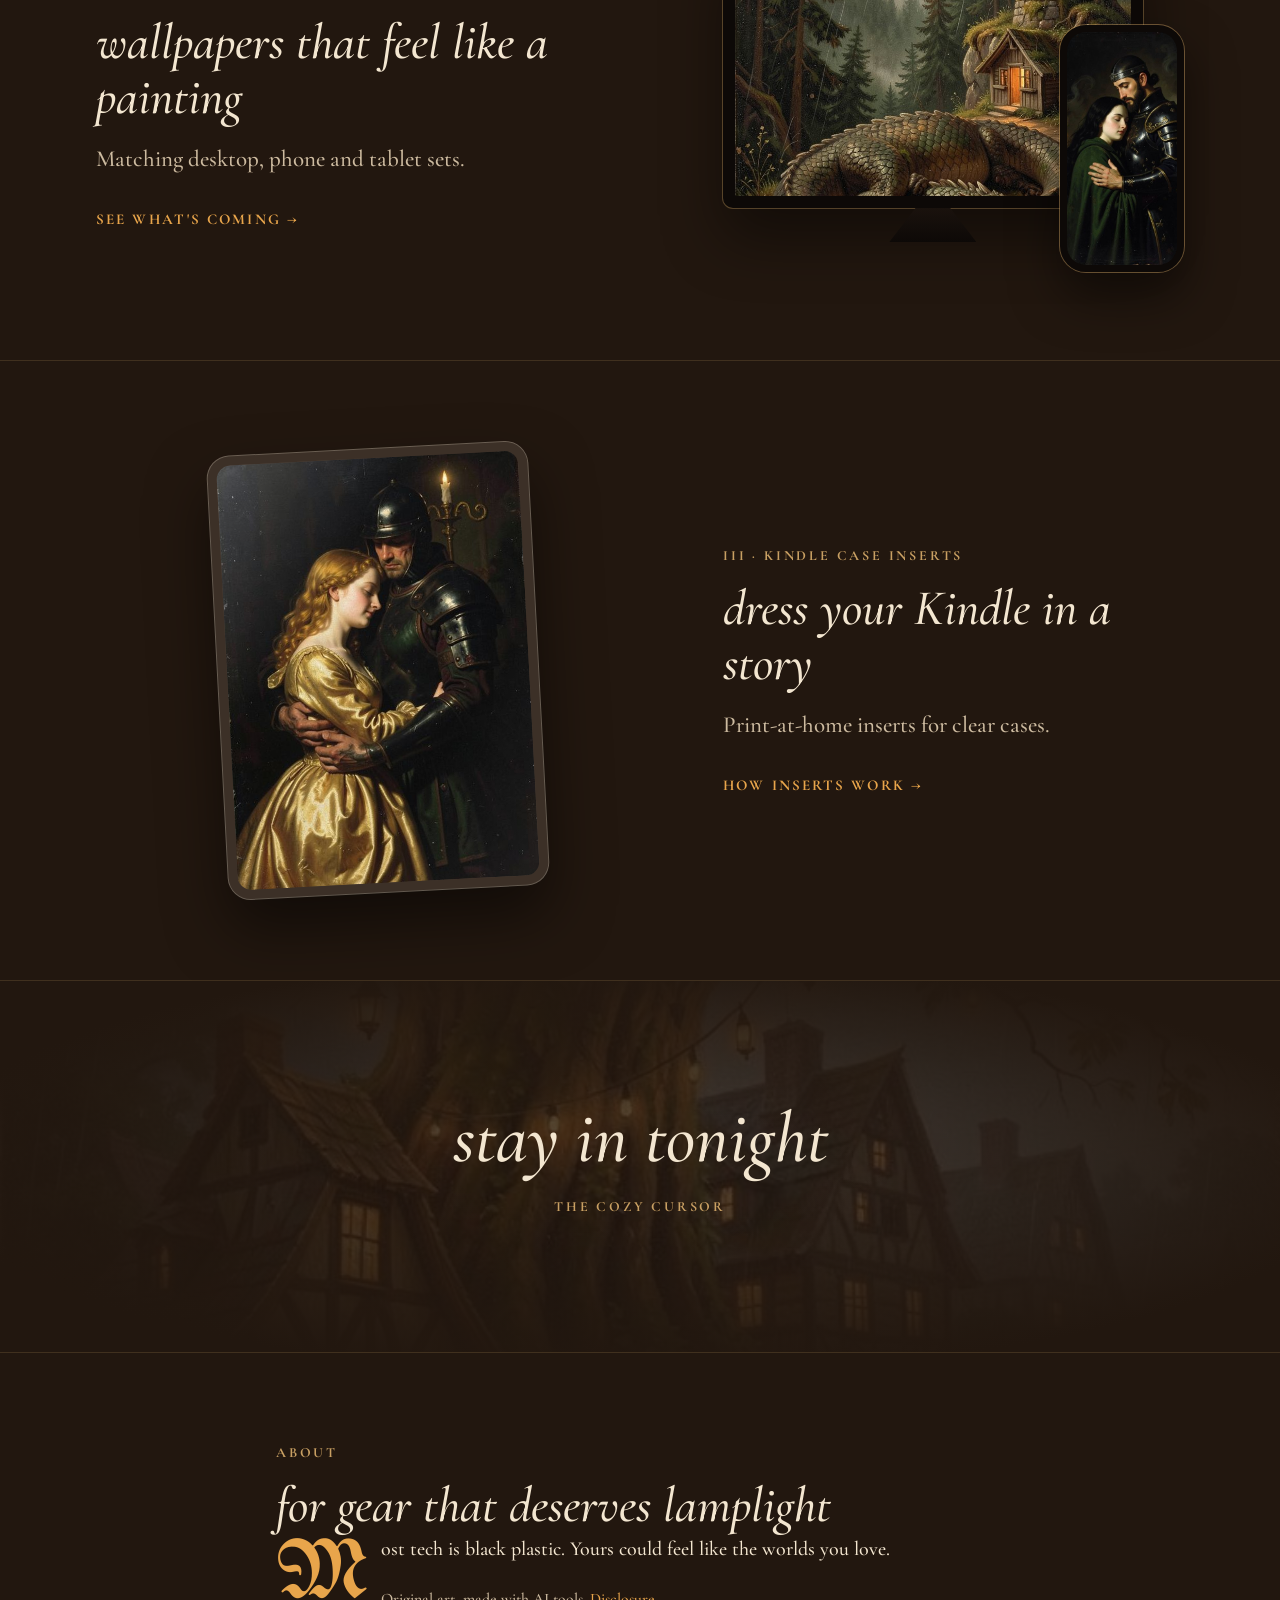
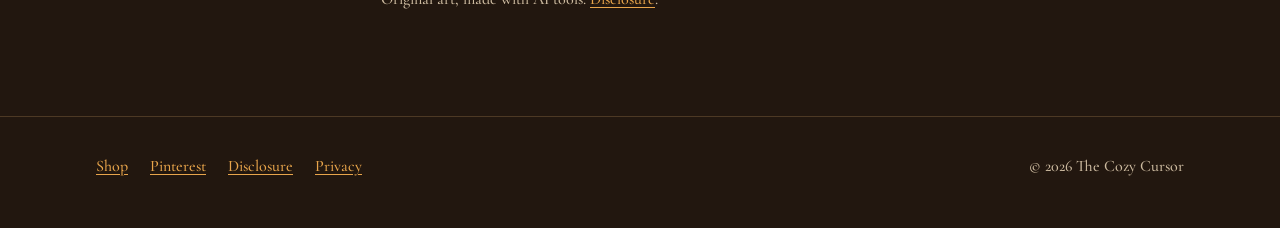
==== commit 782a396f: "Trim website copy to the essentials Co-Authored-By: Claude Opus 5.5 <noreply@anthropic.com>" ====
--- a/index.html
+++ b/index.html
@@ -25,7 +25,7 @@
       <div>
         <span class="kicker">Cozy fantasy for your tech</span>
         <h1>make your tech feel like a <em>storybook</em></h1>
-        <p class="lede">Desk setups, art for your screens and inserts for your Kindle, for readers and gamers who want their gear to match their aesthetic.</p>
+        <p class="lede">Desk setups, screen art and Kindle inserts in cozy fantasy.</p>
         <div class="actions">
           <a class="button" href="https://www.pinterest.com/thecozycursor/">Get setup ideas</a>
           <a class="link-arrow" href="shop.html">Visit the shop</a>
@@ -42,7 +42,7 @@
         <div>
           <span class="kicker">I · Cozy desk setups</span>
           <h2>a corner worth logging in to</h2>
-          <p class="lede">Lamplit desks and reading corners to inspire your own, with the real gear that makes them work.</p>
+          <p class="lede">Lamplit desks to inspire your own.</p>
           <ul class="gear">
             <li>Warm desk lamps</li>
             <li>Cream and wood keyboards</li>
@@ -51,7 +51,7 @@
             <li>Book lights</li>
             <li>Cable tidying</li>
           </ul>
-          <p class="note">Shop-the-setup links are coming. When a link may earn us a commission, we'll say so (<a href="disclosure.html">disclosure</a>).</p>
+          <p class="note">Shop-the-setup links coming soon.</p>
         </div>
       </div>
     </section>
@@ -65,8 +65,7 @@
         <div>
           <span class="kicker">II · Art for your tech</span>
           <h2>wallpapers that feel like a painting</h2>
-          <p class="lede">Matching desktop, phone and tablet sets in oil-painted fantasy: dragons, misty valleys, candlelit lovers.</p>
-          <p class="note">Shown with art from our Pinterest. The wallpaper packs are new designs.</p>
+          <p class="lede">Matching desktop, phone and tablet sets.</p>
           <div class="actions"><a class="link-arrow" href="shop.html">See what's coming</a></div>
         </div>
       </div>
@@ -78,8 +77,7 @@
         <div>
           <span class="kicker">III · Kindle case inserts</span>
           <h2>dress your Kindle in a story</h2>
-          <p class="lede">Print-at-home collage inserts for clear cases, plus kits to build your own. Gothic moonlight, fairy forest, knights and ladies.</p>
-          <p class="note">Sized for each model from published measurements. Preview shown with art from our Pinterest.</p>
+          <p class="lede">Print-at-home inserts for clear cases.</p>
           <div class="actions"><a class="link-arrow" href="shop.html#how">How inserts work</a></div>
         </div>
       </div>
@@ -96,8 +94,8 @@
       <div class="wrap narrow about">
         <span class="kicker">About</span>
         <h2>for gear that deserves lamplight</h2>
-        <p>Most tech is black plastic. The Cozy Cursor is for people who'd rather their desk, screens and Kindle felt like the worlds they love: warm lamps, old books, rain on the window and a little magic. Find setup ideas on Pinterest and art for your tech in our shop.</p>
-        <p class="small">Our art is original and made with the help of AI image tools, then reviewed before we share it. See our <a href="disclosure.html">disclosure</a>.</p>
+        <p>Most tech is black plastic. Yours could feel like the worlds you love.</p>
+        <p class="small">Original art, made with AI tools. <a href="disclosure.html">Disclosure</a>.</p>
       </div>
     </section>
   </main>
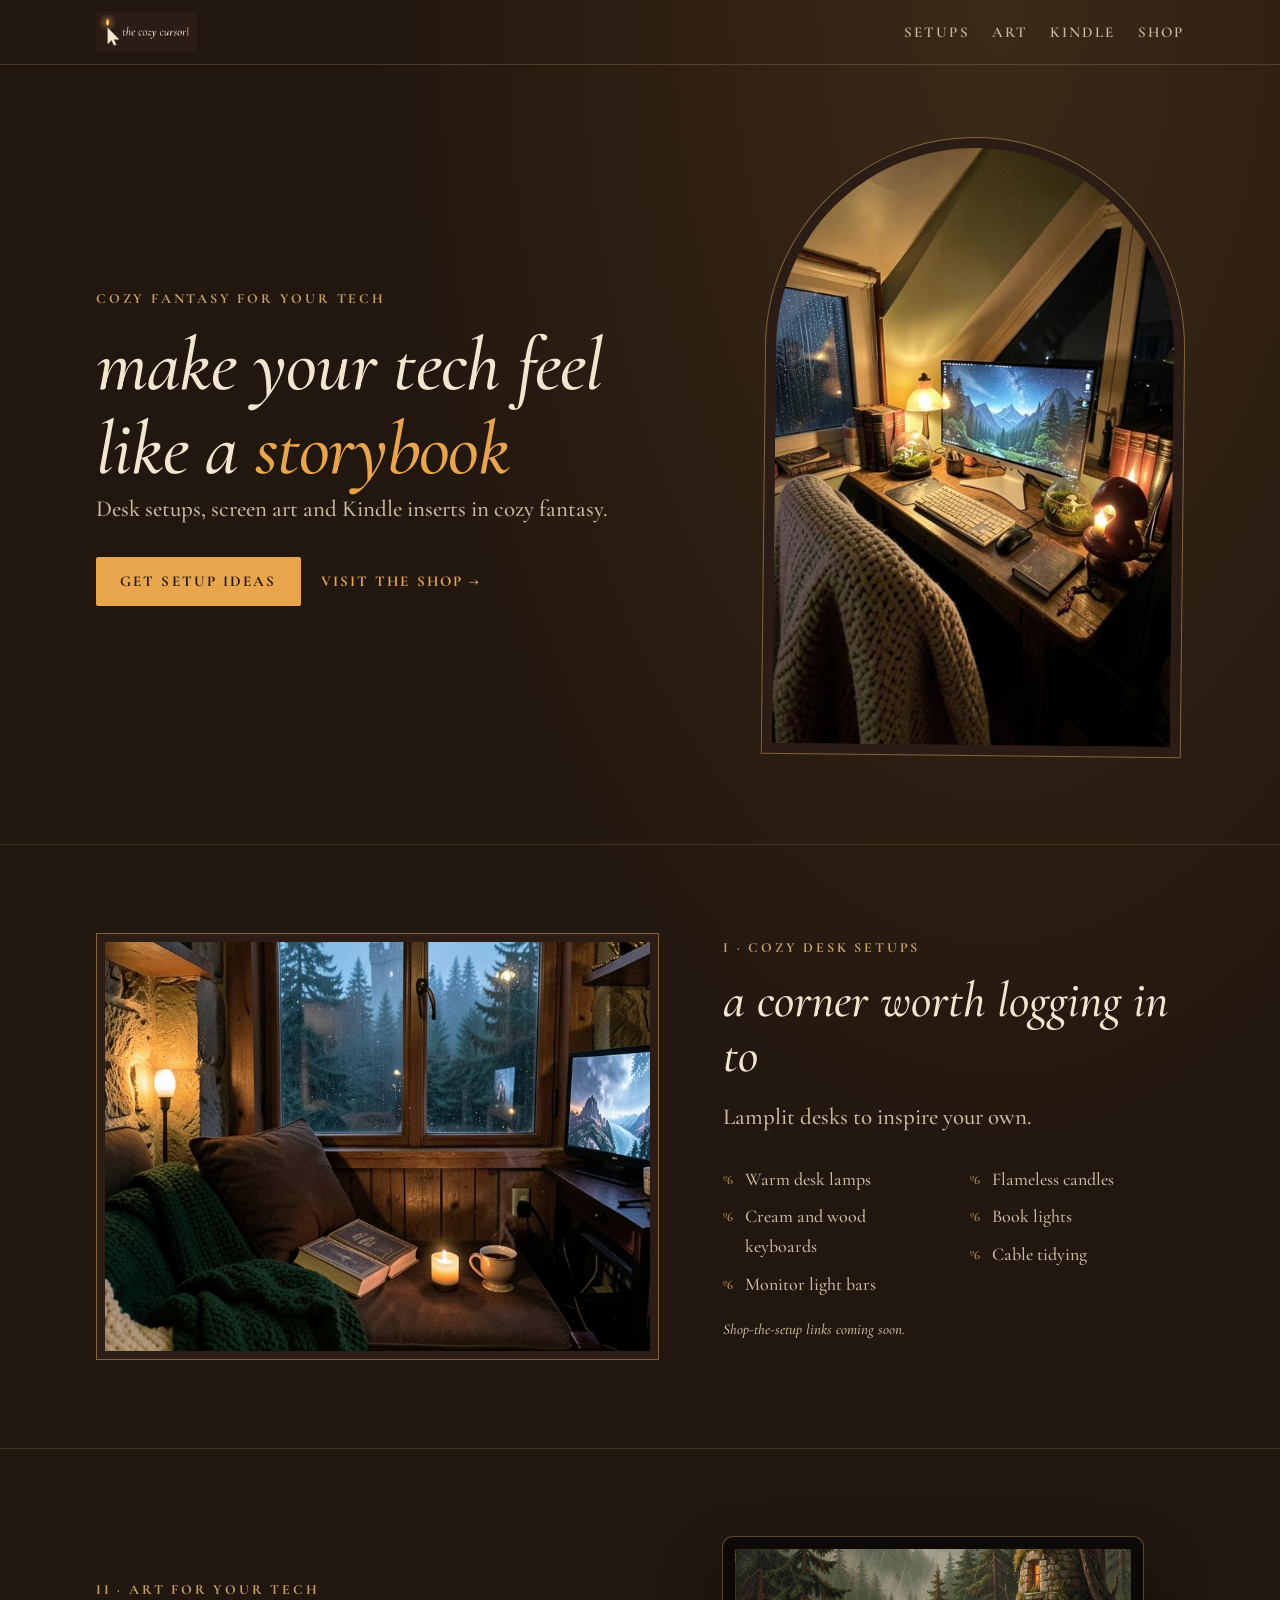
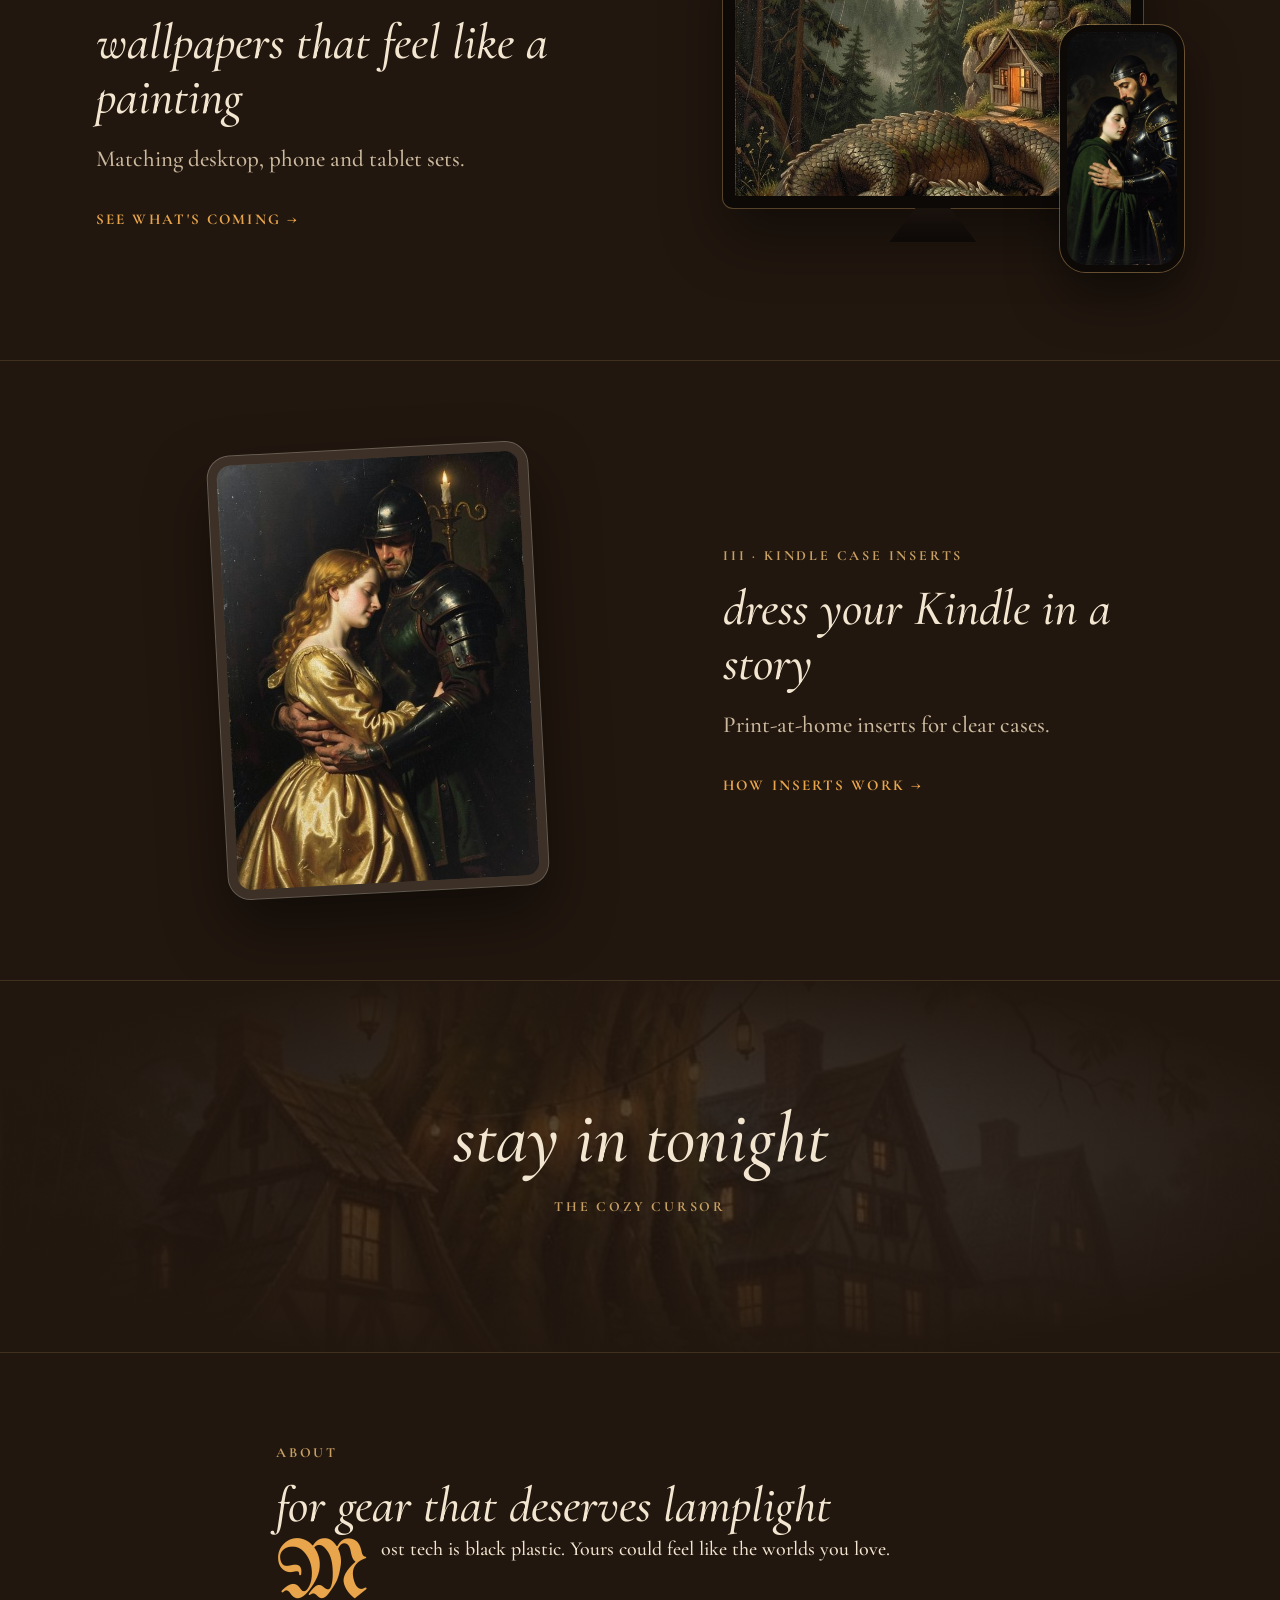
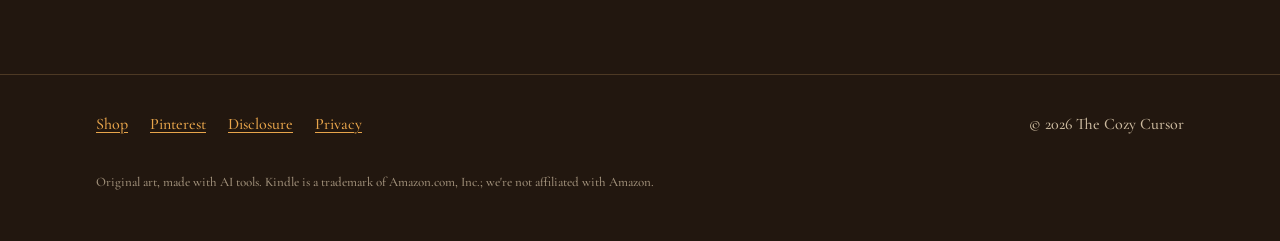
==== commit 58a2615c: "Move AI and trademark notes into a small footer line on every page Co-Authored-By: Claude Opus 5.5 <" ====
--- a/index.html
+++ b/index.html
@@ -95,7 +95,6 @@
         <span class="kicker">About</span>
         <h2>for gear that deserves lamplight</h2>
         <p>Most tech is black plastic. Yours could feel like the worlds you love.</p>
-        <p class="small">Original art, made with AI tools. <a href="disclosure.html">Disclosure</a>.</p>
       </div>
     </section>
   </main>
@@ -104,6 +103,7 @@
     <div class="wrap">
       <nav aria-label="Footer"><a href="shop.html">Shop</a><a href="https://www.pinterest.com/thecozycursor/">Pinterest</a><a href="disclosure.html">Disclosure</a><a href="privacy.html">Privacy</a></nav>
       <p>&copy; 2026 The Cozy Cursor</p>
+      <p class="fine">Original art, made with AI tools. Kindle is a trademark of Amazon.com, Inc.; we're not affiliated with Amazon.</p>
     </div>
   </footer>
 </body>
--- a/assets/style.css
+++ b/assets/style.css
@@ -169,6 +169,7 @@
 footer.site .wrap { display: flex; flex-wrap: wrap; justify-content: space-between; gap: 16px 32px; }
 footer.site nav { display: flex; flex-wrap: wrap; gap: 8px 22px; }
 footer.site p { margin: 0; }
+footer.site p.fine { flex-basis: 100%; margin-top: 20px; font-size: 13px; line-height: 1.5; opacity: 0.75; }
 
 @media (max-width: 860px) {
   .hero { grid-template-columns: 1fr; gap: 40px; padding: 48px 16px 64px; }
